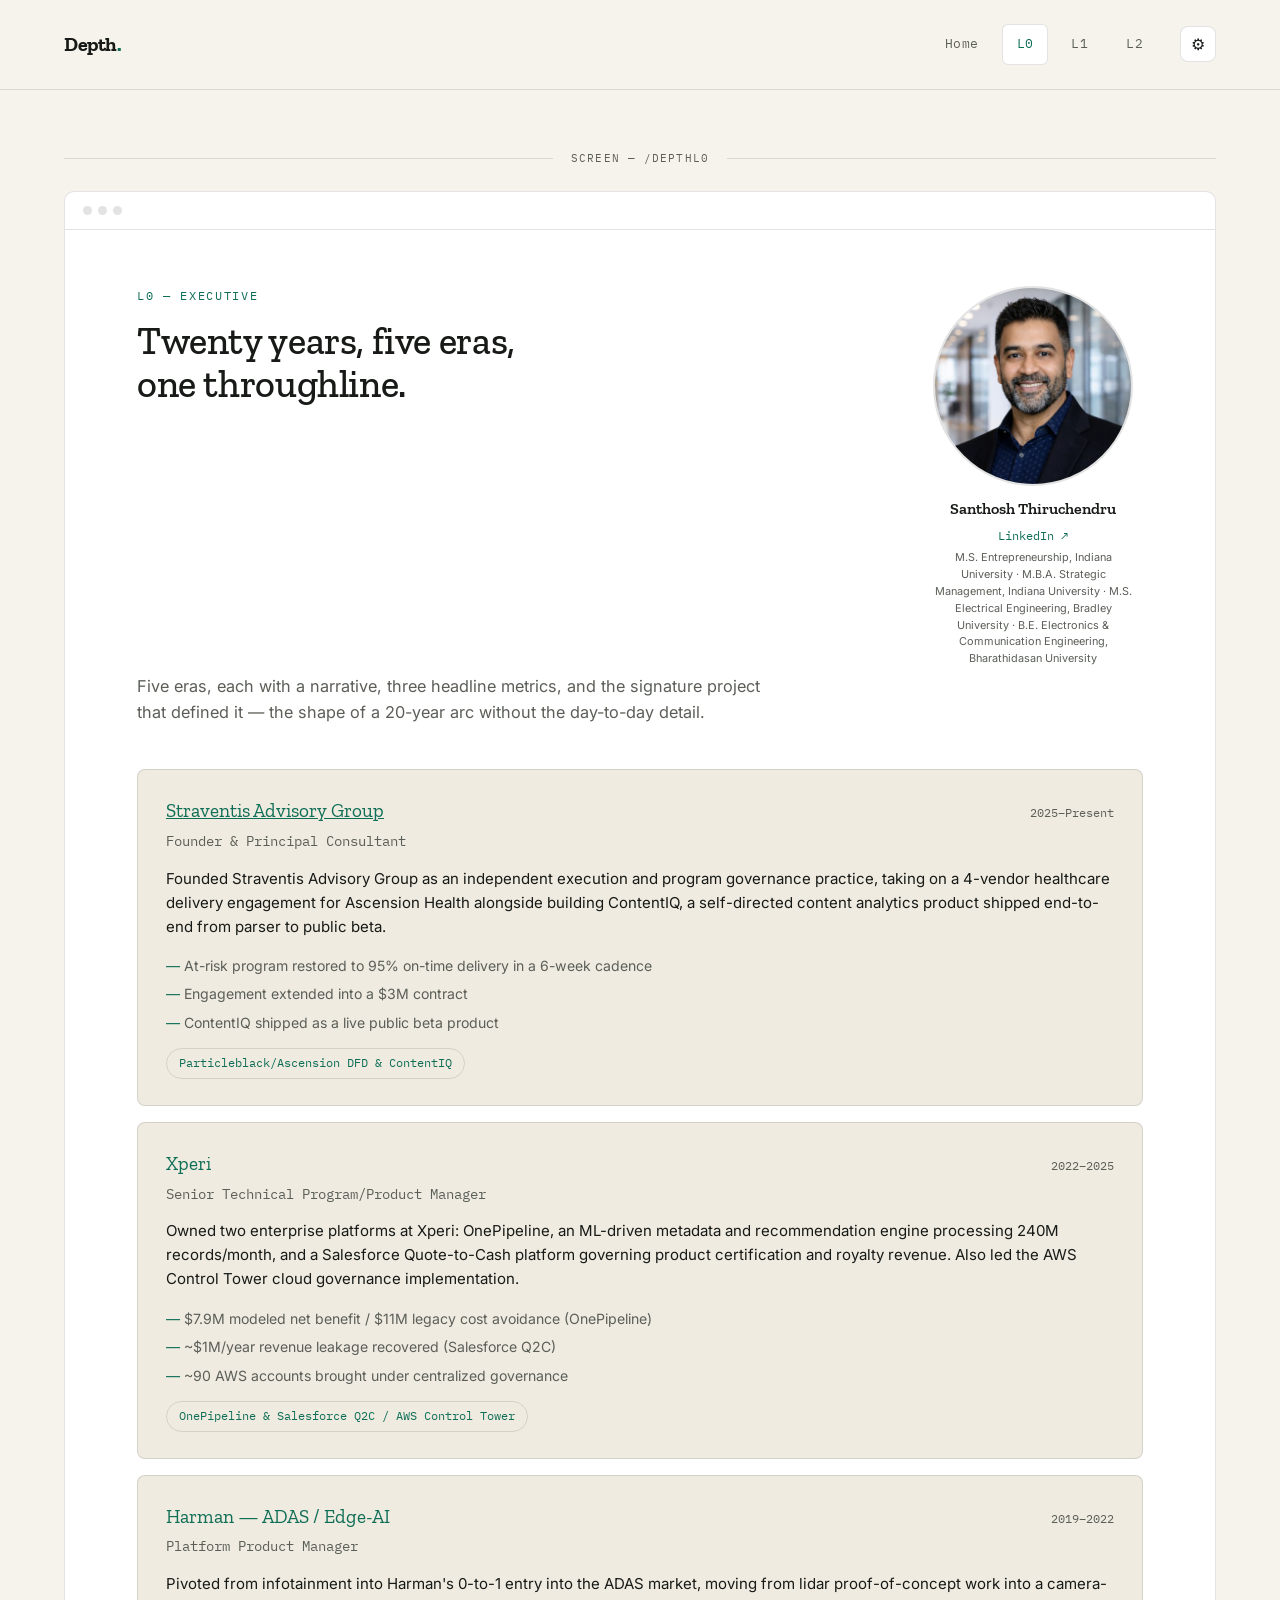
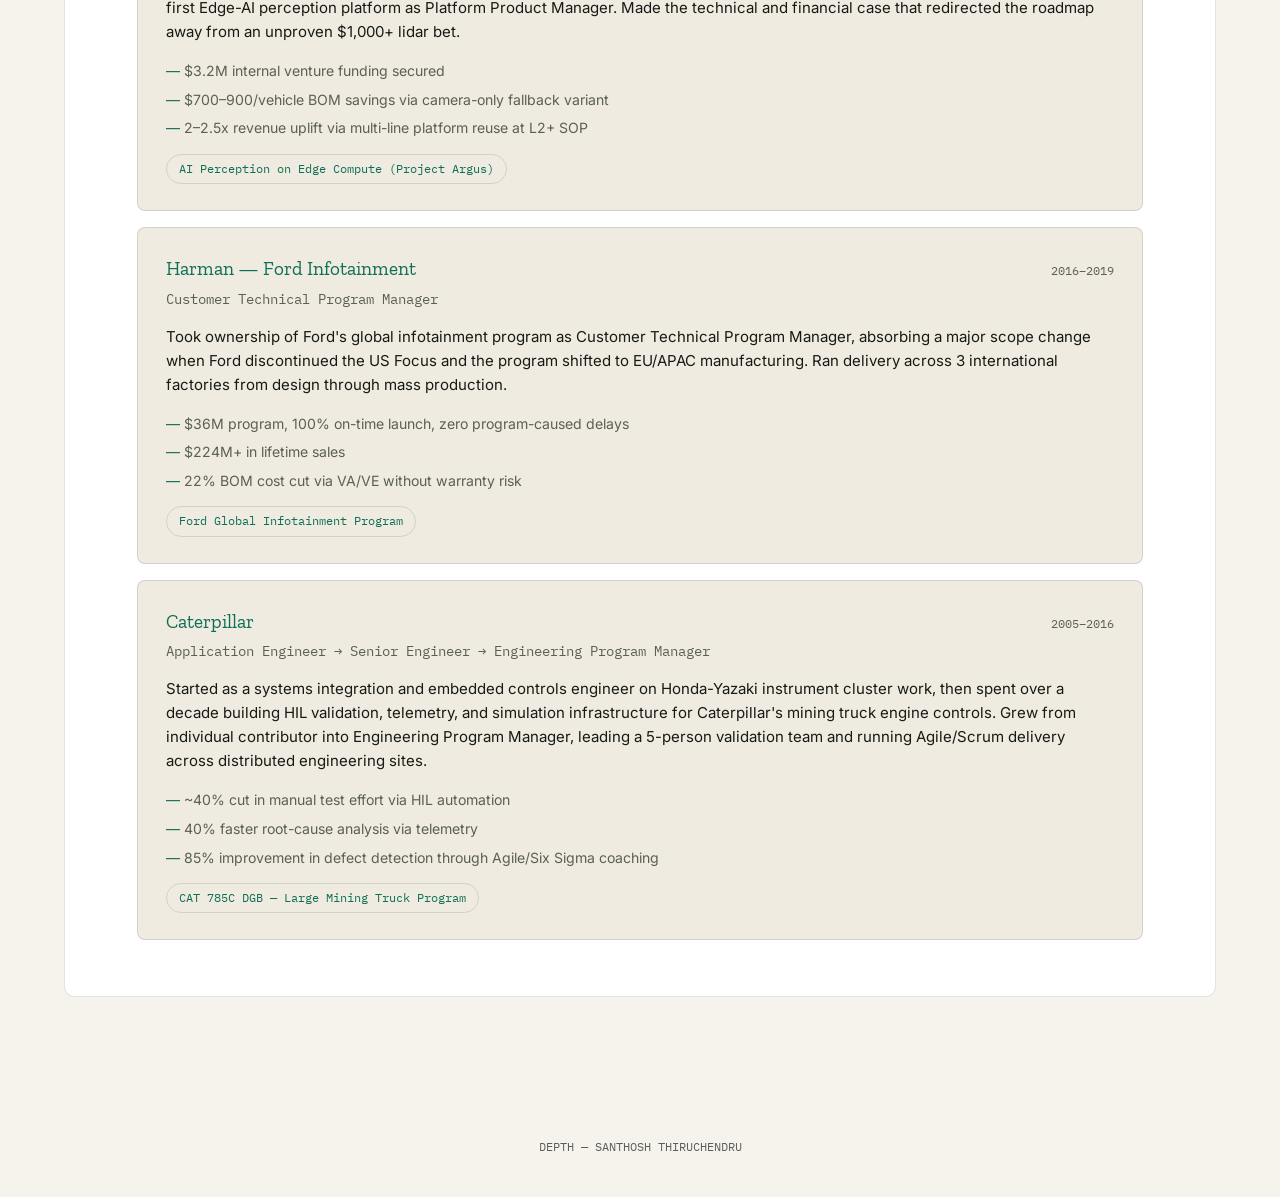
==== depthL0/index.html @ 7e1b6706 "Add certification badges and expand header with bio Introduces a certification badges system with dy" ====
<!DOCTYPE html>
<html lang="en" data-theme="teal" data-mode="dark" data-size="md" data-layout="normal" data-cb="off">
<head>
<meta charset="UTF-8">
<meta name="viewport" content="width=device-width, initial-scale=1.0">
<title>Depth — Executive view</title>
<meta name="description" content="Five career eras, the metrics that defined each, and the signature project behind them — the executive view of Santhosh Thiruchendru's career.">
<link rel="preconnect" href="https://fonts.googleapis.com">
<link rel="preconnect" href="https://fonts.gstatic.com" crossorigin>
<link href="https://fonts.googleapis.com/css2?family=Zilla+Slab:wght@400;500;600;700&family=Inter:wght@400;500;600&family=IBM+Plex+Mono:wght@400;500&display=swap" rel="stylesheet">
<link rel="stylesheet" href="/assets/css/tokens.css">
<link rel="stylesheet" href="/assets/css/reset.css">
<link rel="stylesheet" href="/assets/css/layout.css">
<link rel="stylesheet" href="/assets/css/l0.css">
</head>
<body>

<nav>
  <a class="wordmark" href="/">Depth<span>.</span></a>
  <div class="navlinks">
    <a class="tab" href="/">Home</a>
    <a class="tab" href="/depthL0/">L0</a>
    <a class="tab" href="/depthL1/">L1</a>
    <a class="tab" href="/depthL2/">L2</a>
    <button class="gearbtn" id="gearbtn" aria-label="Open display settings" aria-expanded="false">⚙</button>
  </div>
</nav>

<div class="settings" id="settingsPanel" role="dialog" aria-label="Display settings">
  <h4>Color theme</h4>
  <div class="swatchrow" role="group" aria-label="Color theme">
    <button class="swatch sw-teal" data-theme="teal" aria-label="Teal theme"></button>
    <button class="swatch sw-slate" data-theme="slate" aria-label="Slate theme"></button>
    <button class="swatch sw-amber" data-theme="amber" aria-label="Amber theme"></button>
    <button class="swatch sw-forest" data-theme="forest" aria-label="Forest theme"></button>
    <button class="swatch sw-indigo" data-theme="indigo" aria-label="Indigo theme"></button>
  </div>
  <h4>Colorblind-safe mode</h4>
  <div class="togglerow"><label for="cbToggle">Blue / orange palette</label>
    <label class="switch"><input type="checkbox" id="cbToggle"><span class="slider"></span></label></div>
  <h4>Text size</h4>
  <div class="segrow" role="group" aria-label="Text size">
    <button class="seg" data-size="sm">S</button><button class="seg" data-size="md">M</button>
    <button class="seg" data-size="lg">L</button><button class="seg" data-size="xl">XL</button>
  </div>
  <h4>Layout width</h4>
  <div class="segrow" role="group" aria-label="Layout width">
    <button class="seg" data-layout="narrow">Narrow</button>
    <button class="seg" data-layout="normal">Normal</button>
    <button class="seg" data-layout="wide">Wide</button>
  </div>
  <h4>Appearance</h4>
  <div class="segrow" role="group" aria-label="Appearance mode">
    <button class="seg" data-appear="auto">Auto</button>
    <button class="seg" data-appear="light">Light</button>
    <button class="seg" data-appear="dark">Dark</button>
  </div>
  <div class="modeStatus" id="modeStatus">Auto — checking local sunrise/sunset…</div>
</div>

<main>
<div class="divider"><div class="line"></div><div class="label">Screen — /depthL0</div><div class="line"></div></div>
<div class="screenwrap"><div class="screen">
  <div class="screen-chrome"><div class="dot"></div><div class="dot"></div><div class="dot"></div></div>
  <div class="l0inner">
    <div class="page-header">
      <div class="page-header-text">
        <div class="eyebrow">L0 — Executive</div>
        <h1>Twenty years, five eras, one throughline.</h1>
      </div>
      <div class="page-photo-wrap">
        <div class="page-photo">
          <img src="/assets/img/headshot.jpg" alt="Santhosh Thiruchendru" loading="lazy">
        </div>
        <div class="page-bio">
          <div class="bio-name">Santhosh Thiruchendru</div>
          <a class="bio-link" href="https://linkedin.com/in/s-thiru" target="_blank" rel="noopener">LinkedIn &#8599;</a>
        <div class="bio-edu">M.S. Entrepreneurship, Indiana University &middot; M.B.A. Strategic Management, Indiana University &middot; M.S. Electrical Engineering, Bradley University &middot; B.E. Electronics &amp; Communication Engineering, Bharathidasan University</div>
        </div>
      </div>
    </div>
    <p class="lede">Five eras, each with a narrative, three headline metrics, and the signature project that defined it — the shape of a 20-year arc without the day-to-day detail.</p>
    <div class="eras">
        <div class="era">
        <div class="erahead"><span class="company"><a href="https://straventis.com" target="_blank" rel="noopener">Straventis Advisory Group</a></span><span class="years">2025–Present</span></div>
        <div class="role">Founder & Principal Consultant</div>
        <p class="narrative">Founded Straventis Advisory Group as an independent execution and program governance practice, taking on a 4-vendor healthcare delivery engagement for Ascension Health alongside building ContentIQ, a self-directed content analytics product shipped end-to-end from parser to public beta.</p>
        <ul class="metrics">
          <li>At-risk program restored to 95% on-time delivery in a 6-week cadence</li>
          <li>Engagement extended into a $3M contract</li>
          <li>ContentIQ shipped as a live public beta product</li>
        </ul>
        <span class="sig">Particleblack/Ascension DFD & ContentIQ</span>
      </div>

        <div class="era">
        <div class="erahead"><span class="company">Xperi</span><span class="years">2022–2025</span></div>
        <div class="role">Senior Technical Program/Product Manager</div>
        <p class="narrative">Owned two enterprise platforms at Xperi: OnePipeline, an ML-driven metadata and recommendation engine processing 240M records/month, and a Salesforce Quote-to-Cash platform governing product certification and royalty revenue. Also led the AWS Control Tower cloud governance implementation.</p>
        <ul class="metrics">
          <li>$7.9M modeled net benefit / $11M legacy cost avoidance (OnePipeline)</li>
          <li>~$1M/year revenue leakage recovered (Salesforce Q2C)</li>
          <li>~90 AWS accounts brought under centralized governance</li>
        </ul>
        <span class="sig">OnePipeline & Salesforce Q2C / AWS Control Tower</span>
      </div>

        <div class="era">
        <div class="erahead"><span class="company">Harman — ADAS / Edge-AI</span><span class="years">2019–2022</span></div>
        <div class="role">Platform Product Manager</div>
        <p class="narrative">Pivoted from infotainment into Harman's 0-to-1 entry into the ADAS market, moving from lidar proof-of-concept work into a camera-first Edge-AI perception platform as Platform Product Manager. Made the technical and financial case that redirected the roadmap away from an unproven $1,000+ lidar bet.</p>
        <ul class="metrics">
          <li>$3.2M internal venture funding secured</li>
          <li>$700–900/vehicle BOM savings via camera-only fallback variant</li>
          <li>2–2.5x revenue uplift via multi-line platform reuse at L2+ SOP</li>
        </ul>
        <span class="sig">AI Perception on Edge Compute (Project Argus)</span>
      </div>

        <div class="era">
        <div class="erahead"><span class="company">Harman — Ford Infotainment</span><span class="years">2016–2019</span></div>
        <div class="role">Customer Technical Program Manager</div>
        <p class="narrative">Took ownership of Ford's global infotainment program as Customer Technical Program Manager, absorbing a major scope change when Ford discontinued the US Focus and the program shifted to EU/APAC manufacturing. Ran delivery across 3 international factories from design through mass production.</p>
        <ul class="metrics">
          <li>$36M program, 100% on-time launch, zero program-caused delays</li>
          <li>$224M+ in lifetime sales</li>
          <li>22% BOM cost cut via VA/VE without warranty risk</li>
        </ul>
        <span class="sig">Ford Global Infotainment Program</span>
      </div>

        <div class="era">
        <div class="erahead"><span class="company">Caterpillar</span><span class="years">2005–2016</span></div>
        <div class="role">Application Engineer → Senior Engineer → Engineering Program Manager</div>
        <p class="narrative">Started as a systems integration and embedded controls engineer on Honda-Yazaki instrument cluster work, then spent over a decade building HIL validation, telemetry, and simulation infrastructure for Caterpillar's mining truck engine controls. Grew from individual contributor into Engineering Program Manager, leading a 5-person validation team and running Agile/Scrum delivery across distributed engineering sites.</p>
        <ul class="metrics">
          <li>~40% cut in manual test effort via HIL automation</li>
          <li>40% faster root-cause analysis via telemetry</li>
          <li>85% improvement in defect detection through Agile/Six Sigma coaching</li>
        </ul>
        <span class="sig">CAT 785C DGB — Large Mining Truck Program</span>
      </div>
      </div>
  </div>
</div></div>
</main>

<div class="badges" id="badgeRow"></div>

<footer><p>DEPTH — SANTHOSH THIRUCHENDRU</p></footer>

<script src="/assets/js/theme.js"></script>
<script src="/assets/js/sun.js"></script>
<script src="/assets/js/nav.js"></script>
<script src="/assets/js/badges.js"></script>
</body>
</html>
---- assets/css/tokens.css ----
/* ===================================================================
   Depth — design tokens
   Theme = accent hue. Mode = light/dark neutrals. These compose
   independently so any theme works in either mode.
   =================================================================== */

/* ---- neutrals by mode ---- */
[data-mode="dark"]{
  --bg0:#10151A; --bg1:#1A2226; --bg2:#212B2F;
  --ink:#ECE8DE; --ink-muted:#9CA3A0; --line:rgba(236,232,222,0.12);
  --shadow: 0 8px 30px rgba(0,0,0,0.35);
}
[data-mode="light"]{
  --bg0:#F6F3EC; --bg1:#FFFFFF; --bg2:#EFEBE1;
  --ink:#171A16; --ink-muted:#5B5F58; --line:rgba(23,26,22,0.12);
  --shadow: 0 8px 24px rgba(23,26,22,0.08);
}

/* ---- accent + strata bands, by theme x mode ---- */
[data-theme="teal"][data-mode="dark"]{ --accent:#22A47E; --coral:#D9673C; --band1:#1B3C33; --band2:#1F5B49; --band3:#26805F; }
[data-theme="teal"][data-mode="light"]{ --accent:#0F6E56; --coral:#B84E27; --band1:#DCEFE8; --band2:#BFE3D5; --band3:#9CD4BC; }

[data-theme="slate"][data-mode="dark"]{ --accent:#6C9BD1; --coral:#D9673C; --band1:#1E2C3A; --band2:#26405A; --band3:#2E5A82; }
[data-theme="slate"][data-mode="light"]{ --accent:#2F5C91; --coral:#B84E27; --band1:#DCE6F2; --band2:#C0D4EC; --band3:#9EBFE3; }

[data-theme="amber"][data-mode="dark"]{ --accent:#D99A3C; --coral:#B14EDA; --band1:#3A2E1B; --band2:#5A461F; --band3:#826023; }
[data-theme="amber"][data-mode="light"]{ --accent:#A9660F; --coral:#8E3AB8; --band1:#F2E6D2; --band2:#ECD5A6; --band3:#E3BE72; }

[data-theme="forest"][data-mode="dark"]{ --accent:#5FA35A; --coral:#D9673C; --band1:#1E331B; --band2:#2C4E27; --band3:#3C6E34; }
[data-theme="forest"][data-mode="light"]{ --accent:#2E5F2C; --coral:#B84E27; --band1:#E1EEDF; --band2:#C6E1C2; --band3:#A5D19E; }

[data-theme="indigo"][data-mode="dark"]{ --accent:#8B7FD1; --coral:#D99A3C; --band1:#251E3A; --band2:#332B57; --band3:#453A7D; }
[data-theme="indigo"][data-mode="light"]{ --accent:#5A4CA0; --coral:#A9660F; --band1:#E7E3F5; --band2:#D2C9ED; --band3:#B7A8E1; }

/* ---- colorblind-safe override (fixed blue / orange, layers on top of any theme) ---- */
[data-cb="on"][data-mode="dark"]{ --accent:#4C93FF; --coral:#F5A524; }
[data-cb="on"][data-mode="light"]{ --accent:#1D5FD1; --coral:#B36B00; }

/* ---- text size ---- */
[data-size="sm"]{ --fs:14.5px; }
[data-size="md"]{ --fs:16px; }
[data-size="lg"]{ --fs:18px; }
[data-size="xl"]{ --fs:20.5px; }

/* ---- layout width ---- */
[data-layout="narrow"]{ --cw:720px; }
[data-layout="normal"]{ --cw:1080px; }
[data-layout="wide"]{ --cw:1320px; }
---- assets/css/layout.css ----
/* ---------- NAV ---------- */
nav{
  display:flex; justify-content:space-between; align-items:center; padding:24px 64px;
  border-bottom:1px solid var(--line); position:sticky; top:0;
  background:color-mix(in srgb, var(--bg0) 90%, transparent); backdrop-filter:blur(6px); z-index:20;
}
.wordmark{ font-family:'Zilla Slab', serif; font-size:1.25rem; font-weight:700; letter-spacing:-0.02em; text-decoration:none; }
.wordmark span{ color:var(--accent); }
.navlinks{ display:flex; gap:8px; align-items:center; }
.navlinks a.tab{
  font-family:'IBM Plex Mono', monospace; font-size:0.8125rem; letter-spacing:0.03em; color:var(--ink-muted);
  text-decoration:none; padding:9px 14px; border-radius:6px; border:1px solid transparent;
}
.navlinks a.tab[aria-current="true"]{ background:var(--bg1); color:var(--accent); border-color:var(--line); }
.gearbtn{ background:var(--bg1); border:1px solid var(--line); color:var(--ink); width:36px; height:36px; border-radius:8px; cursor:pointer; font-size:1rem; margin-left:14px; }

/* ---------- settings panel ---------- */
.settings{
  position:fixed; top:74px; right:64px; width:300px; background:var(--bg1); border:1px solid var(--line);
  border-radius:12px; padding:20px; box-shadow:var(--shadow); z-index:30; display:none;
}
.settings.open{ display:block; }
.settings h4{ font-family:'IBM Plex Mono',monospace; font-size:0.7rem; letter-spacing:0.1em; text-transform:uppercase; color:var(--ink-muted); margin:14px 0 8px; }
.settings h4:first-child{ margin-top:0; }
.swatchrow{ display:flex; gap:8px; flex-wrap:wrap; }
.swatch{ width:28px; height:28px; border-radius:50%; border:2px solid transparent; cursor:pointer; padding:0; }
.swatch[aria-pressed="true"]{ border-color:var(--ink); }
.sw-teal{background:#22A47E;} .sw-slate{background:#6C9BD1;} .sw-amber{background:#D99A3C;} .sw-forest{background:#5FA35A;} .sw-indigo{background:#8B7FD1;}
.segrow{ display:flex; gap:6px; }
.seg{ flex:1; font-family:'IBM Plex Mono',monospace; font-size:0.72rem; padding:7px 4px; border-radius:6px; border:1px solid var(--line); background:var(--bg2); color:var(--ink-muted); cursor:pointer; }
.seg[aria-pressed="true"]{ background:var(--accent); color:var(--bg0); border-color:var(--accent); }
.togglerow{ display:flex; align-items:center; justify-content:space-between; }
.togglerow label{ font-size:0.85rem; }
.modeStatus{ font-family:'IBM Plex Mono',monospace; font-size:0.68rem; color:var(--ink-muted); margin-top:8px; line-height:1.5; }
.switch{ position:relative; width:38px; height:22px; }
.switch input{ opacity:0; width:0; height:0; }
.slider{ position:absolute; inset:0; background:var(--bg2); border:1px solid var(--line); border-radius:22px; cursor:pointer; transition:.2s; }
.slider::before{ content:""; position:absolute; width:16px; height:16px; left:2px; top:2px; background:var(--ink-muted); border-radius:50%; transition:.2s; }
input:checked + .slider{ background:var(--accent); }
input:checked + .slider::before{ transform:translateX(16px); background:var(--bg0); }

/* ---------- shared "screen" wrapper used by L0 / L1 / L2 ---------- */
.divider{ display:flex; align-items:center; gap:18px; padding:0 64px; max-width:1280px; margin:60px auto 0; }
.divider .line{ flex:1; height:1px; background:var(--line); }
.divider .label{ font-family:'IBM Plex Mono', monospace; font-size:0.6875rem; color:var(--ink-muted); letter-spacing:0.1em; text-transform:uppercase; }
.screenwrap{ padding:24px 64px 100px; max-width:1280px; margin:0 auto; }
.screen{ background:var(--bg1); border:1px solid var(--line); border-radius:10px; overflow:hidden; }
.screen-chrome{ display:flex; gap:6px; padding:14px 18px; border-bottom:1px solid var(--line); }
.dot{ width:9px; height:9px; border-radius:50%; background:var(--line); }

footer{ text-align:center; padding:40px; color:var(--ink-muted); font-size:0.75rem; font-family:'IBM Plex Mono',monospace; }

/* ---------- shared photo header, used on home / L0 / L1 / L2 ---------- */
.page-header{ display:flex; justify-content:space-between; align-items:flex-start; gap:32px; margin-bottom:6px; }
.page-header-text{ flex:1; min-width:0; }
.page-photo-wrap{ flex-shrink:0; width:220px; display:flex; flex-direction:column; align-items:center; text-align:center; gap:10px; }
.page-photo{ width:200px; height:200px; border-radius:50%; overflow:hidden; border:2px solid var(--line); }
.page-photo svg, .page-photo img{ display:block; width:100%; height:100%; object-fit:cover; }
.page-bio{ display:flex; flex-direction:column; align-items:center; gap:4px; }
.bio-name{ font-family:'Zilla Slab',serif; font-weight:600; font-size:1rem; color:var(--ink); }
.bio-link{ font-family:'IBM Plex Mono',monospace; font-size:0.75rem; color:var(--accent); text-decoration:none; }
.bio-link:hover{ text-decoration:underline; }
.bio-edu{ font-size:0.68rem; line-height:1.55; color:var(--ink-muted); max-width:210px; }

/* ---------- certification badges, shown above the footer on every page ---------- */
.badges{ display:flex; flex-wrap:wrap; justify-content:center; align-items:center; gap:28px; padding:36px 24px; border-top:1px solid var(--line); }
.badges img{ height:64px; width:auto; opacity:0.88; transition:opacity .2s ease; }
.badges img:hover{ opacity:1; }
.badges:empty{ display:none; }

@media (max-width:900px){
  nav{ padding:18px 24px; }
  .divider,.screenwrap{ padding-left:24px; padding-right:24px; }
  .settings{ right:20px; left:20px; width:auto; }
  .page-header{ flex-direction:column-reverse; align-items:center; gap:20px; }
  .page-photo-wrap{ width:auto; }
  .page-photo{ width:140px; height:140px; }
  .badges{ gap:20px; padding:28px 20px; }
  .badges img{ height:52px; }
}
---- assets/css/l0.css ----
.l0inner{ padding:56px 72px; }
.l0inner h1{ font-size:2.4rem; line-height:1.14; margin:14px 0 20px; max-width:18ch; }
.l0inner .lede{ font-size:1.02rem; color:var(--ink-muted); max-width:64ch; margin-bottom:44px; }
.eras{ display:flex; flex-direction:column; gap:16px; }
.era{ background:var(--bg2); border:1px solid var(--line); border-radius:8px; padding:26px 28px; }
.era .erahead{ display:flex; justify-content:space-between; align-items:baseline; flex-wrap:wrap; gap:8px; margin-bottom:4px; }
.era .company{ font-family:'Zilla Slab',serif; font-size:1.2rem; color:var(--accent); }
.era .years{ font-family:'IBM Plex Mono',monospace; font-size:0.75rem; color:var(--ink-muted); }
.era .role{ font-size:0.85rem; color:var(--ink-muted); font-family:'IBM Plex Mono',monospace; margin-bottom:14px; }
.era .narrative{ font-size:0.94rem; line-height:1.6; margin-bottom:16px; }
.era .metrics{ list-style:none; margin-bottom:14px; }
.era .metrics li{ font-size:0.88rem; padding-left:18px; position:relative; margin-bottom:6px; color:var(--ink-muted); }
.era .metrics li::before{ content:"—"; position:absolute; left:0; color:var(--accent); }
.era .sig{ display:inline-block; font-family:'IBM Plex Mono',monospace; font-size:0.72rem; color:var(--accent); border:1px solid var(--line); padding:5px 12px; border-radius:20px; }
@media (max-width:900px){ .l0inner{ padding:36px 24px; } .era{ padding:20px; } }
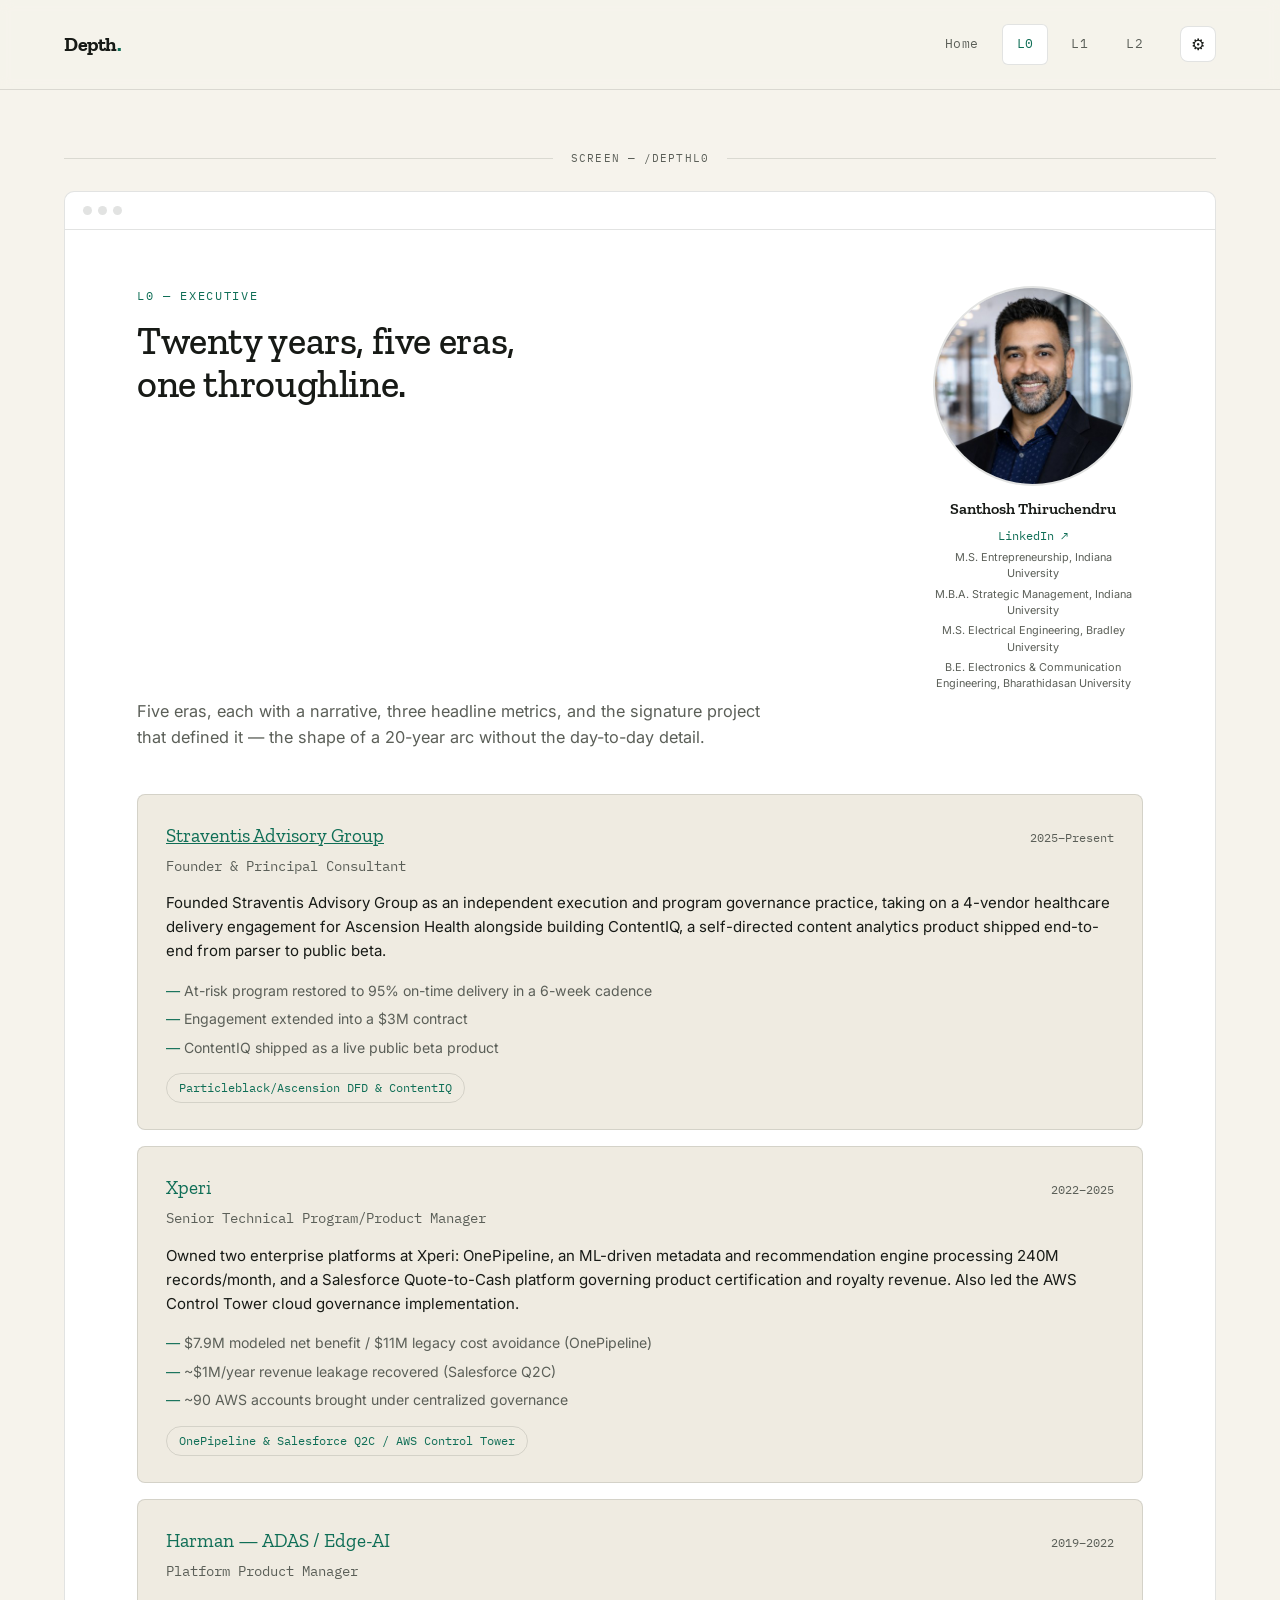
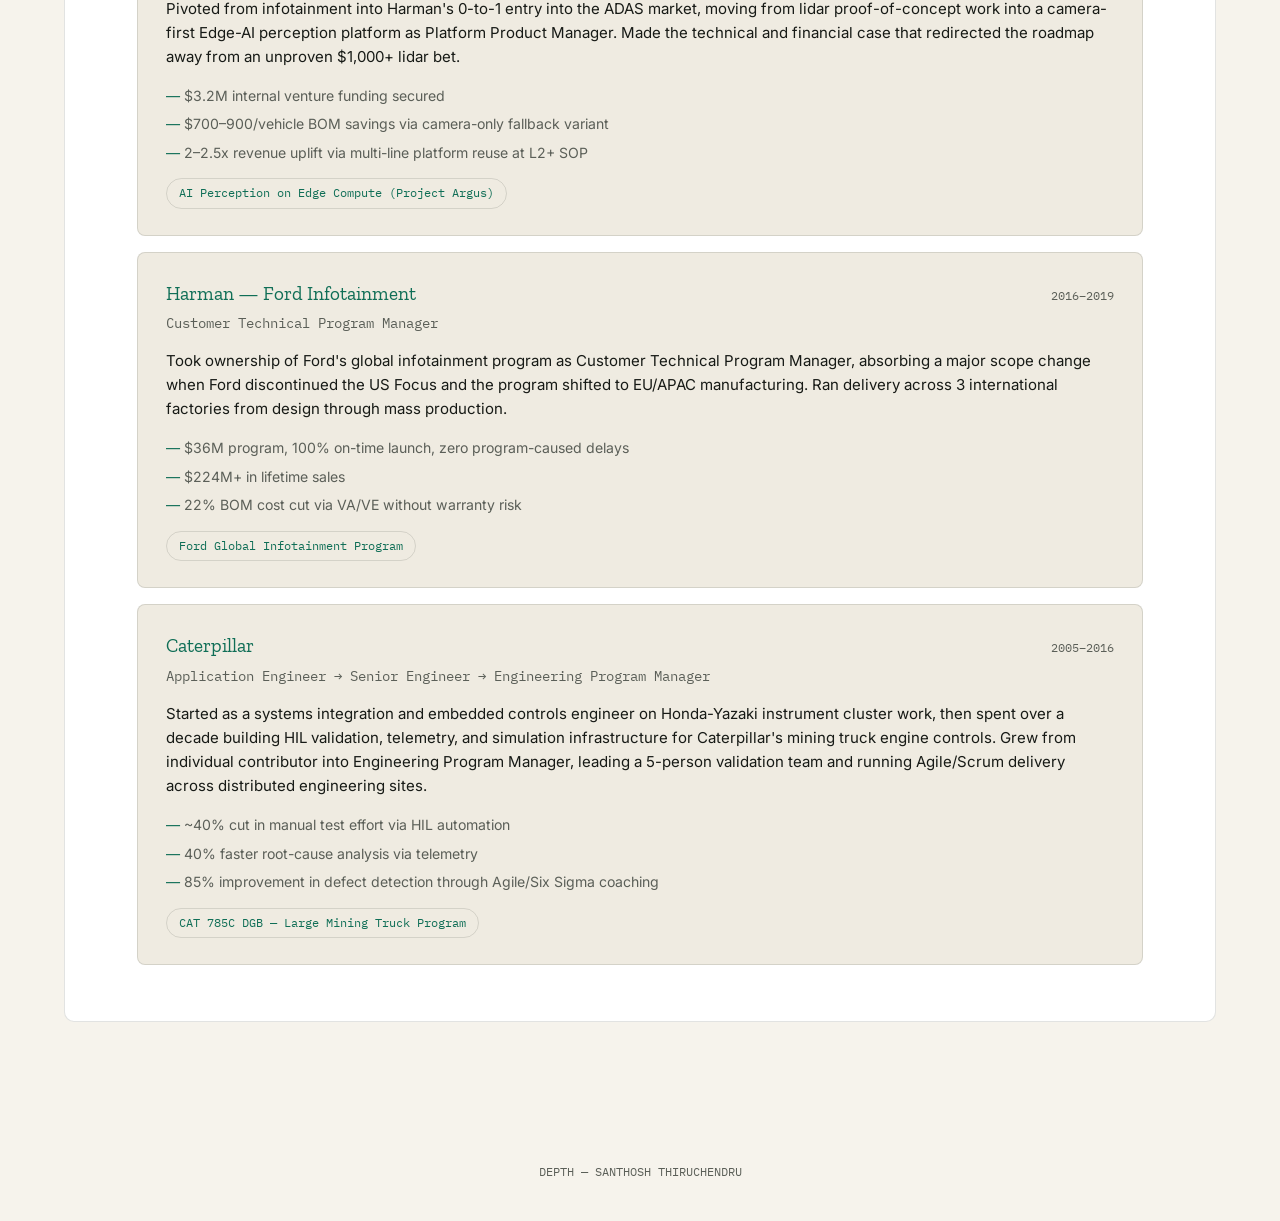
==== commit a9bf9c8c: "Add certification badges and improve education layout Added 15 certification badge assets (PDFs and " ====
--- a/depthL0/index.html
+++ b/depthL0/index.html
@@ -75,7 +75,12 @@
         <div class="page-bio">
           <div class="bio-name">Santhosh Thiruchendru</div>
           <a class="bio-link" href="https://linkedin.com/in/s-thiru" target="_blank" rel="noopener">LinkedIn &#8599;</a>
-        <div class="bio-edu">M.S. Entrepreneurship, Indiana University &middot; M.B.A. Strategic Management, Indiana University &middot; M.S. Electrical Engineering, Bradley University &middot; B.E. Electronics &amp; Communication Engineering, Bharathidasan University</div>
+        <div class="bio-edu">
+            <div class="bio-edu-item">M.S. Entrepreneurship, Indiana University</div>
+            <div class="bio-edu-item">M.B.A. Strategic Management, Indiana University</div>
+            <div class="bio-edu-item">M.S. Electrical Engineering, Bradley University</div>
+            <div class="bio-edu-item">B.E. Electronics &amp; Communication Engineering, Bharathidasan University</div>
+          </div>
         </div>
       </div>
     </div>
--- a/assets/css/layout.css
+++ b/assets/css/layout.css
@@ -60,11 +60,13 @@
 .bio-name{ font-family:'Zilla Slab',serif; font-weight:600; font-size:1rem; color:var(--ink); }
 .bio-link{ font-family:'IBM Plex Mono',monospace; font-size:0.75rem; color:var(--accent); text-decoration:none; }
 .bio-link:hover{ text-decoration:underline; }
-.bio-edu{ font-size:0.68rem; line-height:1.55; color:var(--ink-muted); max-width:210px; }
+.bio-edu{ font-size:0.68rem; line-height:1.5; color:var(--ink-muted); max-width:210px; }
+.bio-edu-item{ margin-bottom:4px; }
+.bio-edu-item:last-child{ margin-bottom:0; }
 
 /* ---------- certification badges, shown above the footer on every page ---------- */
 .badges{ display:flex; flex-wrap:wrap; justify-content:center; align-items:center; gap:28px; padding:36px 24px; border-top:1px solid var(--line); }
-.badges img{ height:64px; width:auto; opacity:0.88; transition:opacity .2s ease; }
+.badges img{ height:80px; width:auto; opacity:0.88; transition:opacity .2s ease; }
 .badges img:hover{ opacity:1; }
 .badges:empty{ display:none; }
 
@@ -76,5 +78,5 @@
   .page-photo-wrap{ width:auto; }
   .page-photo{ width:140px; height:140px; }
   .badges{ gap:20px; padding:28px 20px; }
-  .badges img{ height:52px; }
+  .badges img{ height:64px; }
 }
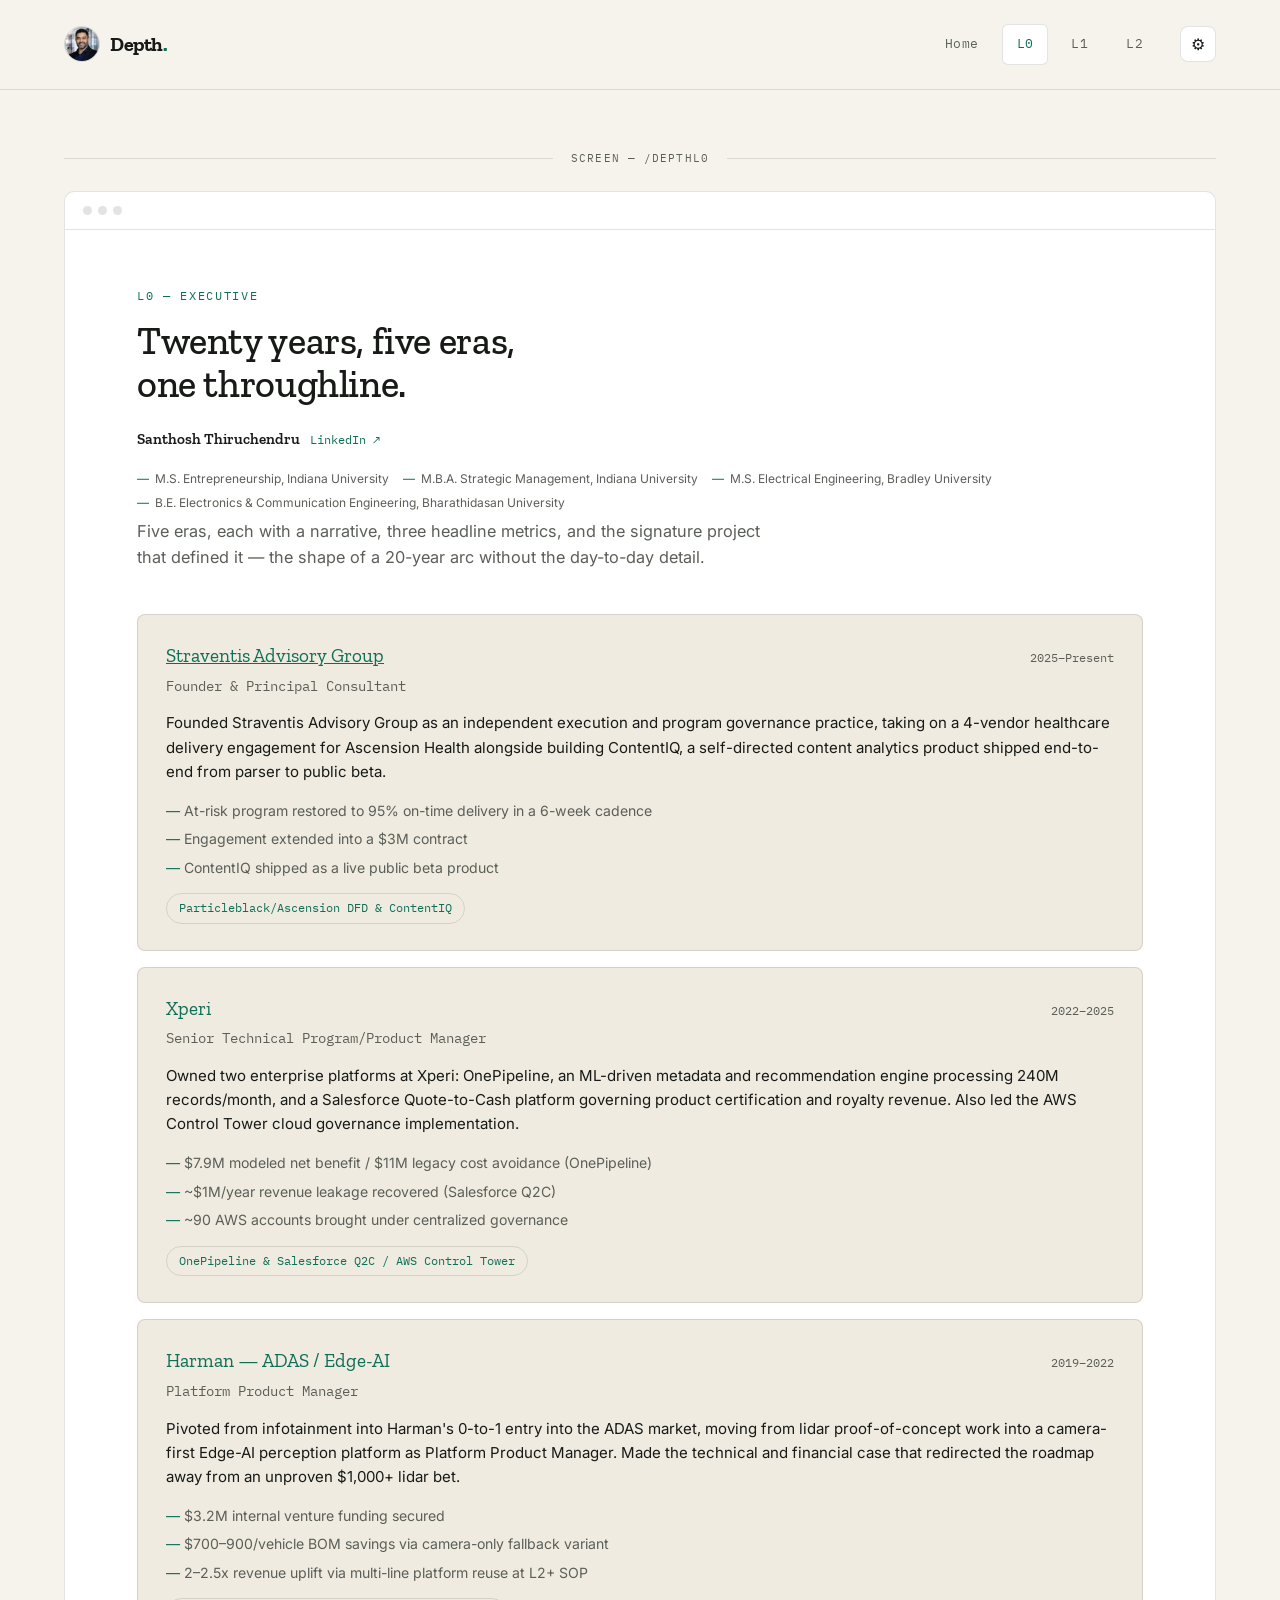
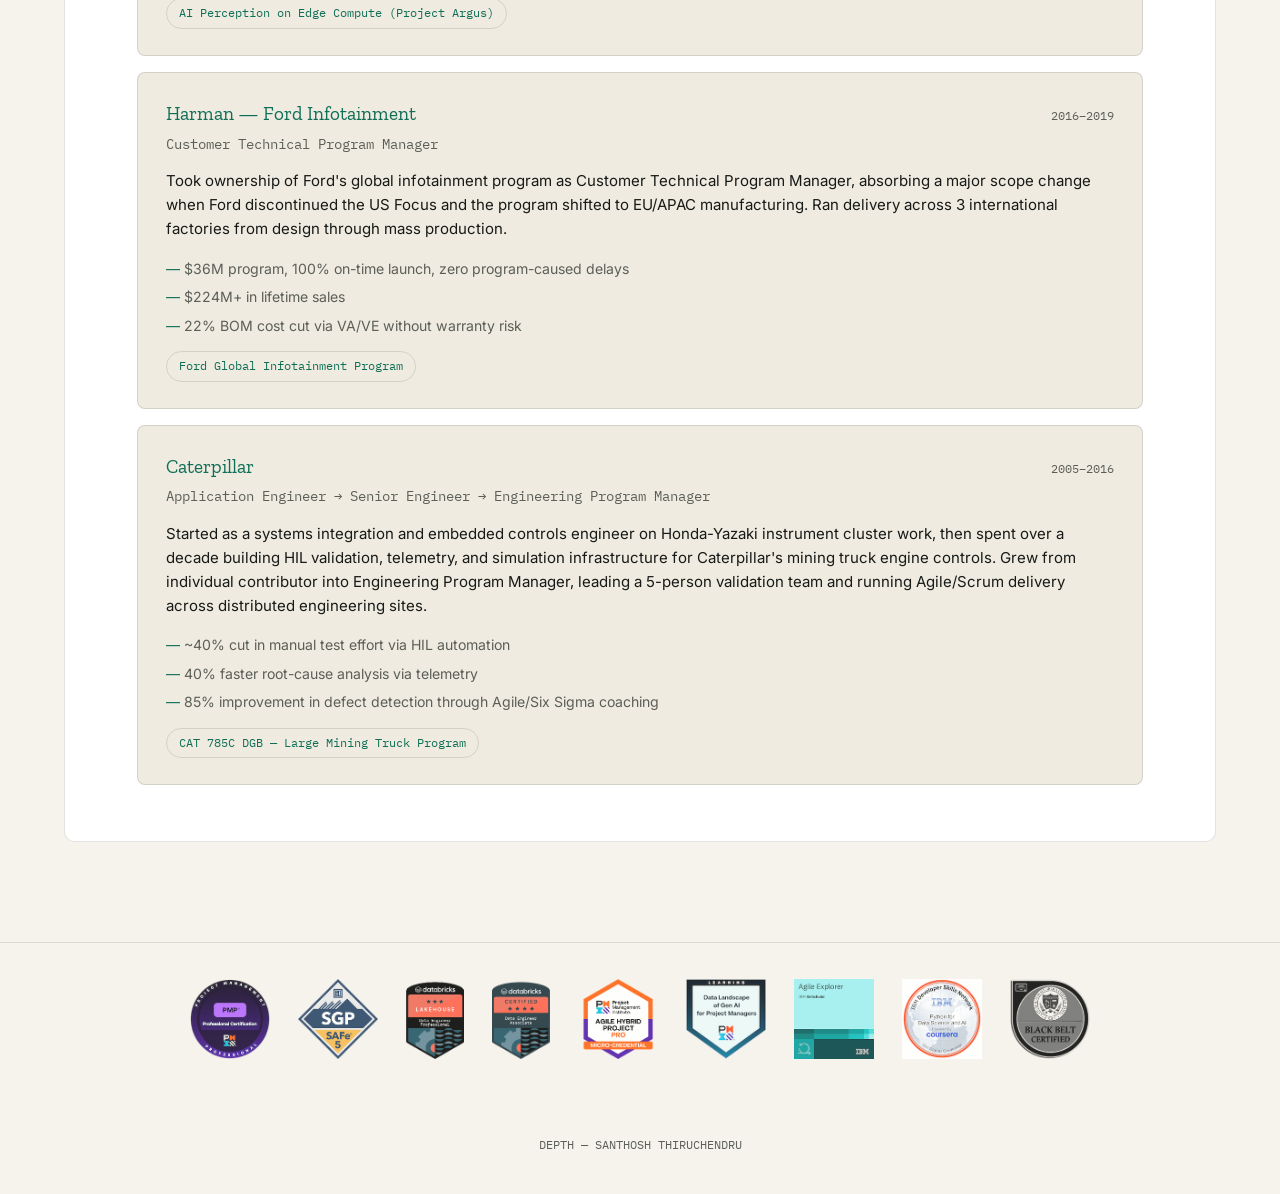
==== commit 84e05c52: "Move profile photo to navbar, inline bio section Refactor layout structure: moved profile photo from" ====
--- a/depthL0/index.html
+++ b/depthL0/index.html
@@ -16,7 +16,7 @@
 <body>
 
 <nav>
-  <a class="wordmark" href="/">Depth<span>.</span></a>
+  <a class="navbrand" href="/"><span class="navphoto"><img src="/assets/img/headshot.jpg" alt=""></span><span class="wordmark">Depth<span>.</span></span></a>
   <div class="navlinks">
     <a class="tab" href="/">Home</a>
     <a class="tab" href="/depthL0/">L0</a>
@@ -68,21 +68,16 @@
         <div class="eyebrow">L0 — Executive</div>
         <h1>Twenty years, five eras, one throughline.</h1>
       </div>
-      <div class="page-photo-wrap">
-        <div class="page-photo">
-          <img src="/assets/img/headshot.jpg" alt="Santhosh Thiruchendru" loading="lazy">
+        <div class="page-bio-inline">
+          <span class="bio-name">Santhosh Thiruchendru</span>
+          <a class="bio-link" href="https://linkedin.com/in/s-thiru" target="_blank" rel="noopener">LinkedIn &#8599;</a>
         </div>
-        <div class="page-bio">
-          <div class="bio-name">Santhosh Thiruchendru</div>
-          <a class="bio-link" href="https://linkedin.com/in/s-thiru" target="_blank" rel="noopener">LinkedIn &#8599;</a>
         <div class="bio-edu">
-            <div class="bio-edu-item">M.S. Entrepreneurship, Indiana University</div>
-            <div class="bio-edu-item">M.B.A. Strategic Management, Indiana University</div>
-            <div class="bio-edu-item">M.S. Electrical Engineering, Bradley University</div>
-            <div class="bio-edu-item">B.E. Electronics &amp; Communication Engineering, Bharathidasan University</div>
-          </div>
+          <span class="bio-edu-item">M.S. Entrepreneurship, Indiana University</span>
+          <span class="bio-edu-item">M.B.A. Strategic Management, Indiana University</span>
+          <span class="bio-edu-item">M.S. Electrical Engineering, Bradley University</span>
+          <span class="bio-edu-item">B.E. Electronics &amp; Communication Engineering, Bharathidasan University</span>
         </div>
-      </div>
     </div>
     <p class="lede">Five eras, each with a narrative, three headline metrics, and the signature project that defined it — the shape of a 20-year arc without the day-to-day detail.</p>
     <div class="eras">
--- a/assets/css/layout.css
+++ b/assets/css/layout.css
@@ -4,7 +4,10 @@
   border-bottom:1px solid var(--line); position:sticky; top:0;
   background:color-mix(in srgb, var(--bg0) 90%, transparent); backdrop-filter:blur(6px); z-index:20;
 }
-.wordmark{ font-family:'Zilla Slab', serif; font-size:1.25rem; font-weight:700; letter-spacing:-0.02em; text-decoration:none; }
+.navbrand{ display:flex; align-items:center; gap:10px; text-decoration:none; }
+.navbrand .navphoto{ width:36px; height:36px; border-radius:50%; overflow:hidden; border:1.5px solid var(--line); flex-shrink:0; }
+.navbrand .navphoto img{ display:block; width:100%; height:100%; object-fit:cover; }
+.wordmark{ font-family:'Zilla Slab', serif; font-size:1.25rem; font-weight:700; letter-spacing:-0.02em; }
 .wordmark span{ color:var(--accent); }
 .navlinks{ display:flex; gap:8px; align-items:center; }
 .navlinks a.tab{
@@ -51,18 +54,15 @@
 footer{ text-align:center; padding:40px; color:var(--ink-muted); font-size:0.75rem; font-family:'IBM Plex Mono',monospace; }
 
 /* ---------- shared photo header, used on home / L0 / L1 / L2 ---------- */
-.page-header{ display:flex; justify-content:space-between; align-items:flex-start; gap:32px; margin-bottom:6px; }
-.page-header-text{ flex:1; min-width:0; }
-.page-photo-wrap{ flex-shrink:0; width:220px; display:flex; flex-direction:column; align-items:center; text-align:center; gap:10px; }
-.page-photo{ width:200px; height:200px; border-radius:50%; overflow:hidden; border:2px solid var(--line); }
-.page-photo svg, .page-photo img{ display:block; width:100%; height:100%; object-fit:cover; }
-.page-bio{ display:flex; flex-direction:column; align-items:center; gap:4px; }
-.bio-name{ font-family:'Zilla Slab',serif; font-weight:600; font-size:1rem; color:var(--ink); }
+.page-header{ margin-bottom:6px; }
+.page-header-text{ min-width:0; }
+.page-bio-inline{ display:flex; align-items:baseline; flex-wrap:wrap; gap:10px; margin:10px 0 18px; }
+.bio-name{ font-family:'Zilla Slab',serif; font-weight:600; font-size:0.95rem; color:var(--ink); }
 .bio-link{ font-family:'IBM Plex Mono',monospace; font-size:0.75rem; color:var(--accent); text-decoration:none; }
 .bio-link:hover{ text-decoration:underline; }
-.bio-edu{ font-size:0.68rem; line-height:1.5; color:var(--ink-muted); max-width:210px; }
-.bio-edu-item{ margin-bottom:4px; }
-.bio-edu-item:last-child{ margin-bottom:0; }
+.bio-edu{ display:flex; flex-wrap:wrap; gap:4px 14px; font-size:0.75rem; color:var(--ink-muted); width:100%; margin-top:2px; }
+.bio-edu-item{ white-space:nowrap; }
+.bio-edu-item::before{ content:"—"; margin-right:6px; color:var(--accent); }
 
 /* ---------- certification badges, shown above the footer on every page ---------- */
 .badges{ display:flex; flex-wrap:wrap; justify-content:center; align-items:center; gap:28px; padding:36px 24px; border-top:1px solid var(--line); }
@@ -74,9 +74,8 @@
   nav{ padding:18px 24px; }
   .divider,.screenwrap{ padding-left:24px; padding-right:24px; }
   .settings{ right:20px; left:20px; width:auto; }
-  .page-header{ flex-direction:column-reverse; align-items:center; gap:20px; }
-  .page-photo-wrap{ width:auto; }
-  .page-photo{ width:140px; height:140px; }
+  .bio-edu{ gap:2px; }
+  .bio-edu-item{ white-space:normal; }
   .badges{ gap:20px; padding:28px 20px; }
   .badges img{ height:64px; }
 }
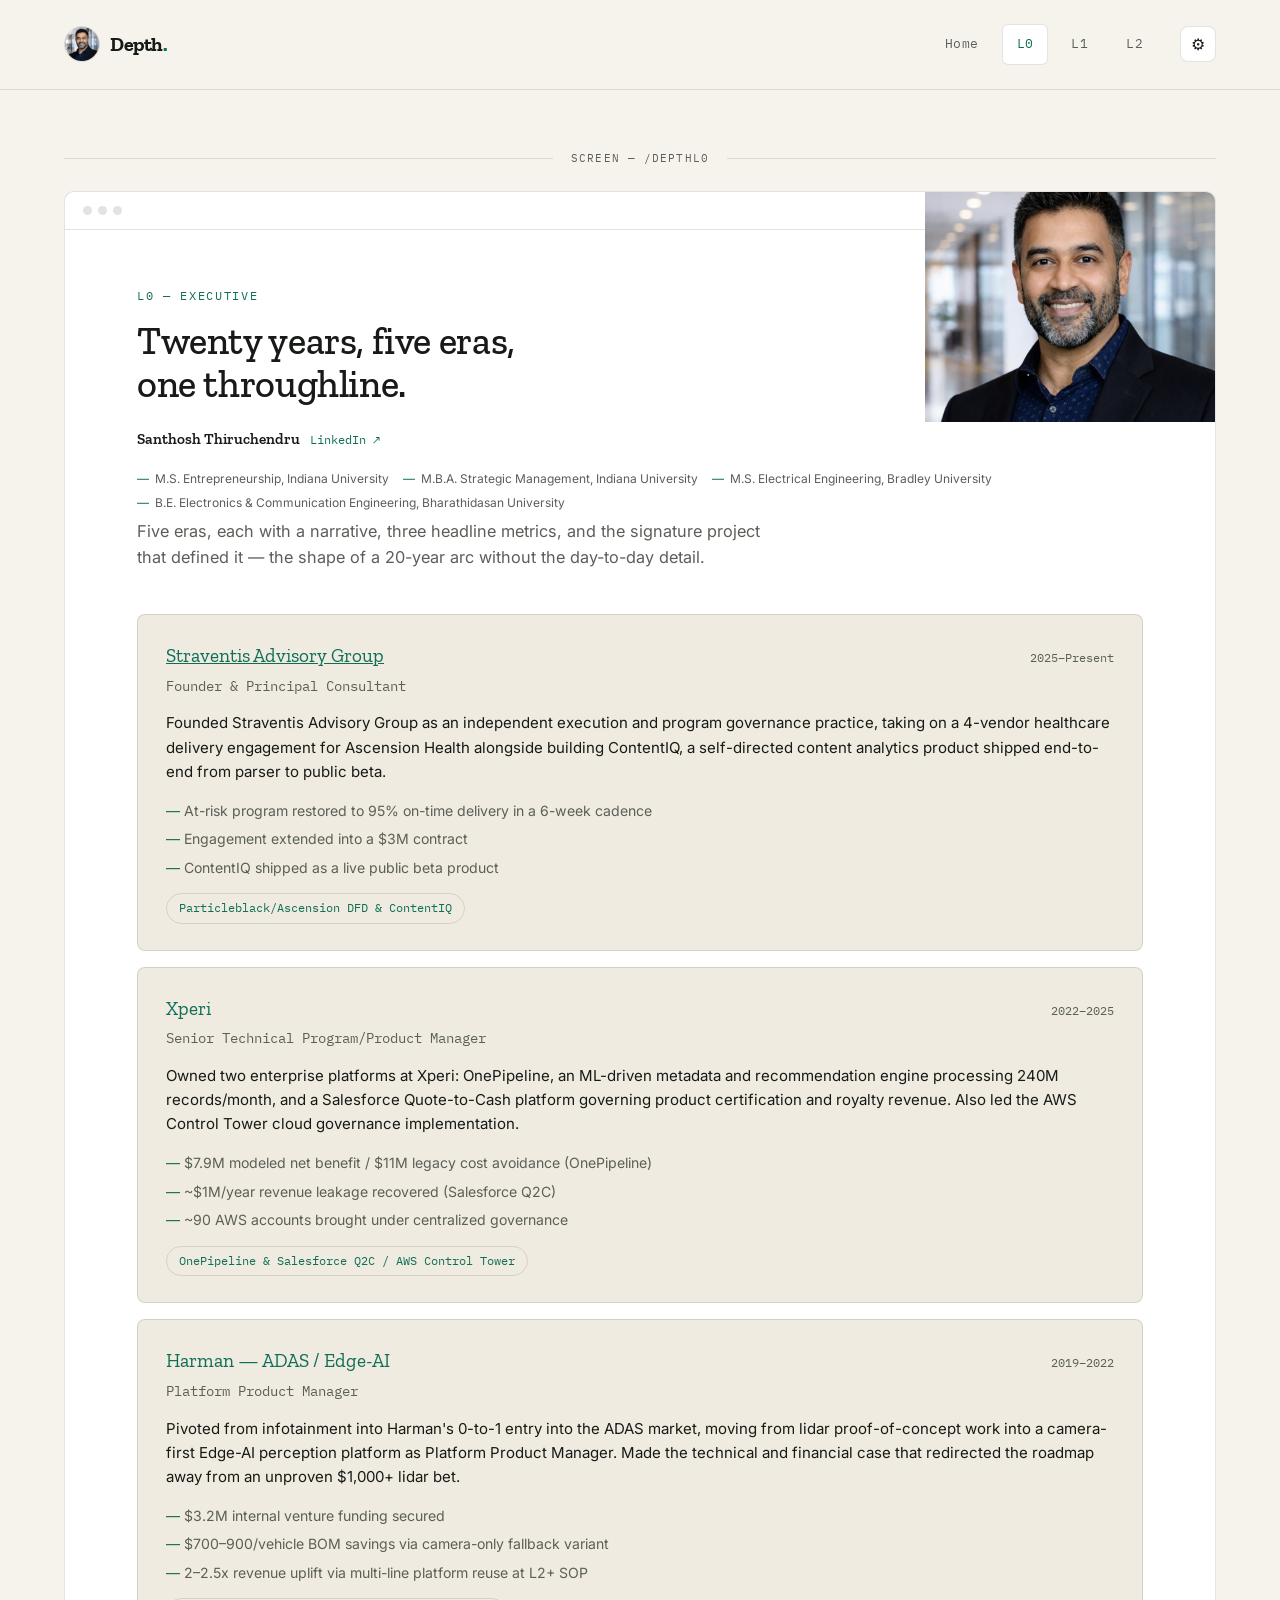
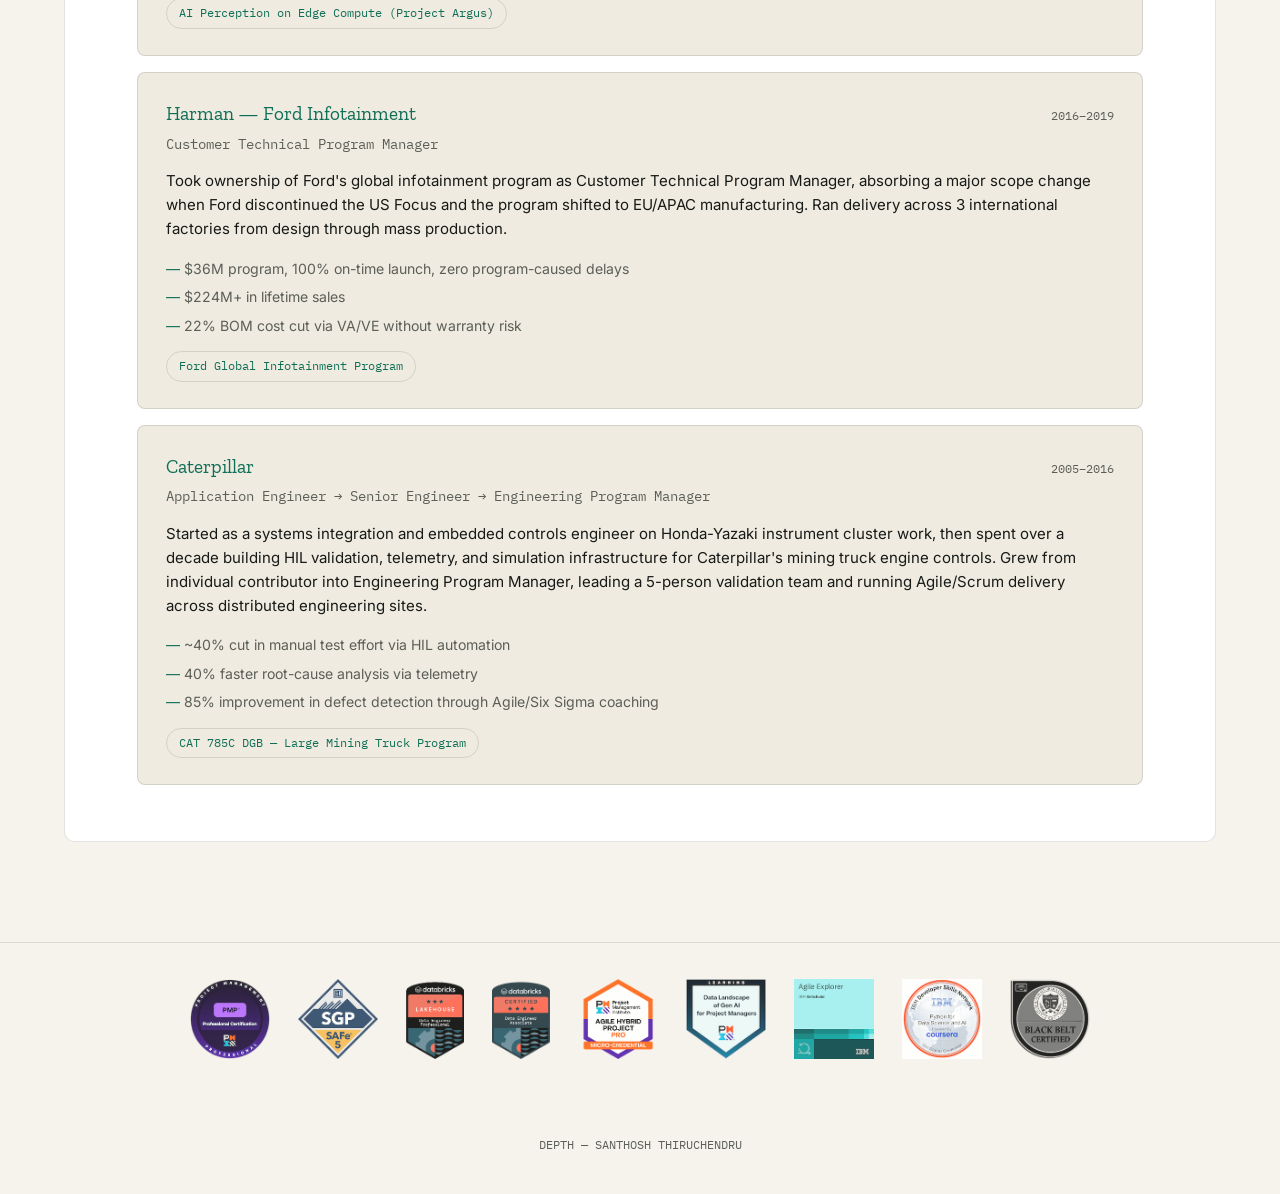
==== commit 874e317f: "Add headshot photo to screen containers Add a decorative headshot image positioned in the top-right " ====
--- a/depthL0/index.html
+++ b/depthL0/index.html
@@ -61,7 +61,8 @@
 <main>
 <div class="divider"><div class="line"></div><div class="label">Screen — /depthL0</div><div class="line"></div></div>
 <div class="screenwrap"><div class="screen">
-  <div class="screen-chrome"><div class="dot"></div><div class="dot"></div><div class="dot"></div></div>
+  <div class="screen-photo"><img src="/assets/img/headshot.jpg" alt=""></div>
+    <div class="screen-chrome"><div class="dot"></div><div class="dot"></div><div class="dot"></div></div>
   <div class="l0inner">
     <div class="page-header">
       <div class="page-header-text">
--- a/assets/css/layout.css
+++ b/assets/css/layout.css
@@ -47,7 +47,10 @@
 .divider .line{ flex:1; height:1px; background:var(--line); }
 .divider .label{ font-family:'IBM Plex Mono', monospace; font-size:0.6875rem; color:var(--ink-muted); letter-spacing:0.1em; text-transform:uppercase; }
 .screenwrap{ padding:24px 64px 100px; max-width:1280px; margin:0 auto; }
-.screen{ background:var(--bg1); border:1px solid var(--line); border-radius:10px; overflow:hidden; }
+.screen{ background:var(--bg1); border:1px solid var(--line); border-radius:10px; overflow:hidden; position:relative; }
+.screen-photo{ position:absolute; top:0; right:0; width:290px; height:230px; z-index:1; }
+.screen-photo img{ display:block; width:100%; height:100%; object-fit:cover; }
+@media (max-width:900px){ .screen-photo{ display:none; } }
 .screen-chrome{ display:flex; gap:6px; padding:14px 18px; border-bottom:1px solid var(--line); }
 .dot{ width:9px; height:9px; border-radius:50%; background:var(--line); }
 
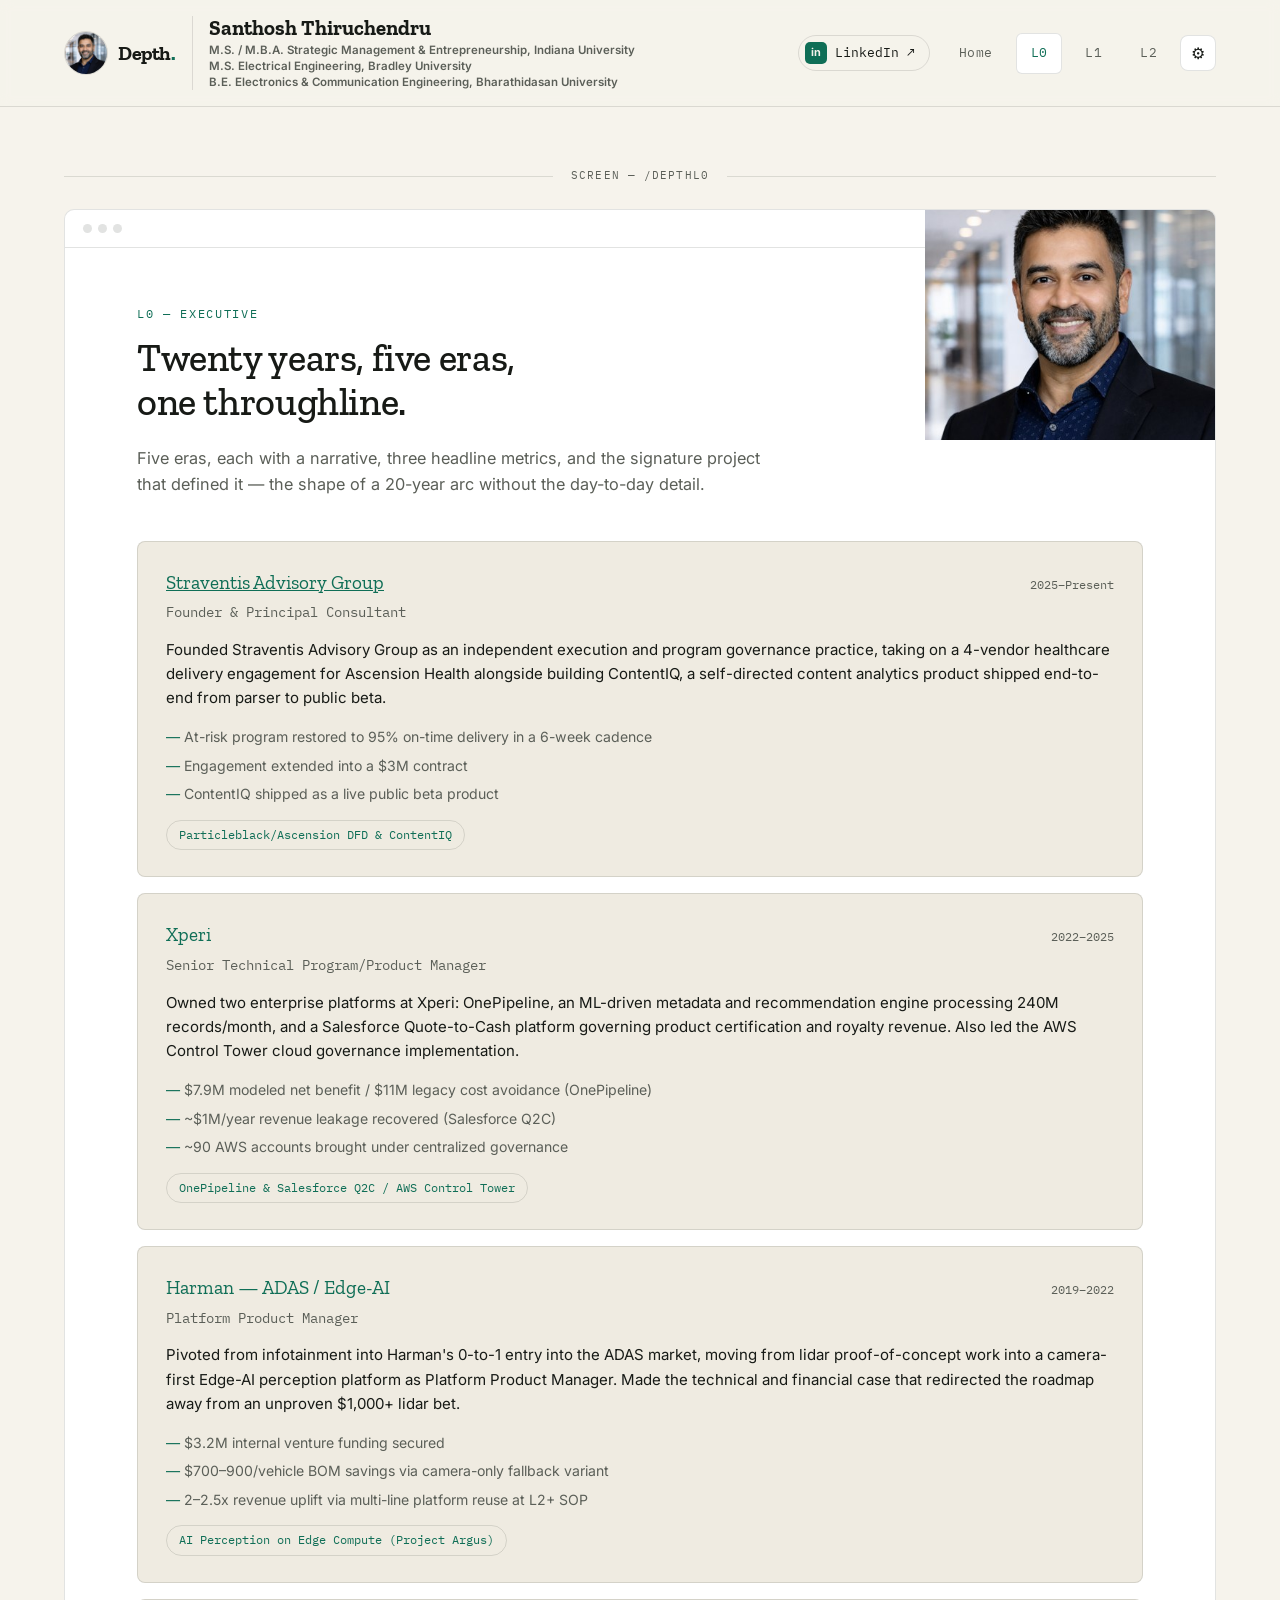
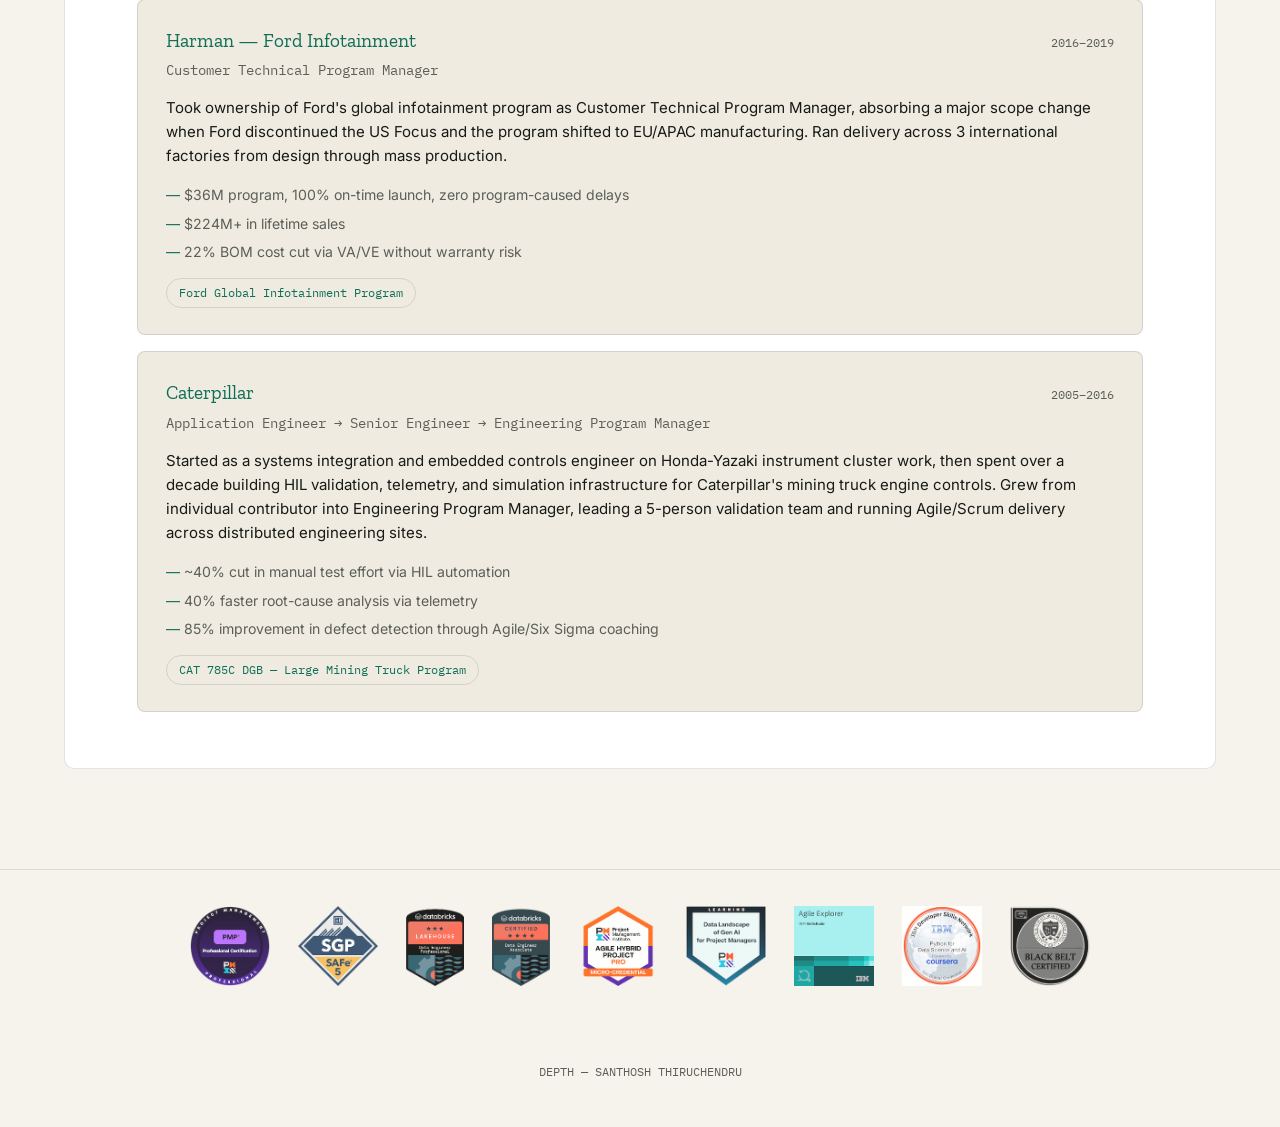
==== commit ab74a44e: "Redesign nav with identity section and consolidate bio Move name, education, and LinkedIn to persist" ====
--- a/depthL0/index.html
+++ b/depthL0/index.html
@@ -16,13 +16,26 @@
 <body>
 
 <nav>
-  <a class="navbrand" href="/"><span class="navphoto"><img src="/assets/img/headshot.jpg" alt=""></span><span class="wordmark">Depth<span>.</span></span></a>
-  <div class="navlinks">
+  <div class="nav-left">
+    <a class="navbrand" href="/"><span class="navphoto"><img src="/assets/img/headshot.jpg" alt=""></span><span class="wordmark">Depth<span>.</span></span></a>
+    <div class="nav-identity">
+      <span class="nav-name">Santhosh Thiruchendru</span>
+      <div class="nav-edu">
+        <span>M.S. / M.B.A. Strategic Management &amp; Entrepreneurship, Indiana University</span>
+        <span>M.S. Electrical Engineering, Bradley University</span>
+        <span>B.E. Electronics &amp; Communication Engineering, Bharathidasan University</span>
+      </div>
+    </div>
+  </div>
+  <div class="nav-right">
+    <a class="nav-linkedin" href="https://linkedin.com/in/s-thiru" target="_blank" rel="noopener"><span class="li-icon">in</span><span>LinkedIn &#8599;</span></a>
+    <div class="navlinks">
     <a class="tab" href="/">Home</a>
     <a class="tab" href="/depthL0/">L0</a>
     <a class="tab" href="/depthL1/">L1</a>
     <a class="tab" href="/depthL2/">L2</a>
     <button class="gearbtn" id="gearbtn" aria-label="Open display settings" aria-expanded="false">⚙</button>
+    </div>
   </div>
 </nav>
 
@@ -69,16 +82,8 @@
         <div class="eyebrow">L0 — Executive</div>
         <h1>Twenty years, five eras, one throughline.</h1>
       </div>
-        <div class="page-bio-inline">
-          <span class="bio-name">Santhosh Thiruchendru</span>
-          <a class="bio-link" href="https://linkedin.com/in/s-thiru" target="_blank" rel="noopener">LinkedIn &#8599;</a>
-        </div>
-        <div class="bio-edu">
-          <span class="bio-edu-item">M.S. Entrepreneurship, Indiana University</span>
-          <span class="bio-edu-item">M.B.A. Strategic Management, Indiana University</span>
-          <span class="bio-edu-item">M.S. Electrical Engineering, Bradley University</span>
-          <span class="bio-edu-item">B.E. Electronics &amp; Communication Engineering, Bharathidasan University</span>
-        </div>
+
+
     </div>
     <p class="lede">Five eras, each with a narrative, three headline metrics, and the signature project that defined it — the shape of a 20-year arc without the day-to-day detail.</p>
     <div class="eras">
@@ -148,11 +153,12 @@
 
 <div class="badges" id="badgeRow"></div>
 
-<footer><p>DEPTH — SANTHOSH THIRUCHENDRU</p></footer>
+<footer><p>DEPTH — SANTHOSH THIRUCHENDRU</p><p id="lastUpdated" class="last-updated"></p></footer>
 
 <script src="/assets/js/theme.js"></script>
 <script src="/assets/js/sun.js"></script>
 <script src="/assets/js/nav.js"></script>
+<script src="/assets/js/last-updated.js"></script>
 <script src="/assets/js/badges.js"></script>
 </body>
 </html>
--- a/assets/css/layout.css
+++ b/assets/css/layout.css
@@ -1,25 +1,40 @@
 /* ---------- NAV ---------- */
 nav{
-  display:flex; justify-content:space-between; align-items:center; padding:24px 64px;
+  display:flex; justify-content:space-between; align-items:center; padding:16px 64px; gap:24px; flex-wrap:wrap;
   border-bottom:1px solid var(--line); position:sticky; top:0;
   background:color-mix(in srgb, var(--bg0) 90%, transparent); backdrop-filter:blur(6px); z-index:20;
 }
-.navbrand{ display:flex; align-items:center; gap:10px; text-decoration:none; }
-.navbrand .navphoto{ width:36px; height:36px; border-radius:50%; overflow:hidden; border:1.5px solid var(--line); flex-shrink:0; }
+.nav-left{ display:flex; align-items:center; gap:16px; }
+.navbrand{ display:flex; align-items:center; gap:10px; text-decoration:none; flex-shrink:0; }
+.navbrand .navphoto{ width:44px; height:44px; border-radius:50%; overflow:hidden; border:1.5px solid var(--line); flex-shrink:0; }
 .navbrand .navphoto img{ display:block; width:100%; height:100%; object-fit:cover; }
 .wordmark{ font-family:'Zilla Slab', serif; font-size:1.25rem; font-weight:700; letter-spacing:-0.02em; }
 .wordmark span{ color:var(--accent); }
+.nav-identity{ display:flex; flex-direction:column; gap:2px; padding-left:16px; border-left:1px solid var(--line); }
+.nav-name{ font-family:'Zilla Slab', serif; font-size:1.3rem; font-weight:700; color:var(--ink); line-height:1.15; }
+.nav-edu{ display:flex; flex-direction:column; }
+.nav-edu span{ font-family:'Inter', sans-serif; font-size:0.72rem; font-weight:600; color:var(--ink-muted); line-height:1.4; }
+.nav-right{ display:flex; align-items:center; gap:14px; flex-wrap:wrap; }
+.nav-linkedin{
+  display:flex; align-items:center; gap:8px; text-decoration:none; color:var(--ink);
+  border:1px solid var(--line); border-radius:20px; padding:6px 14px 6px 6px; font-family:'IBM Plex Mono', monospace; font-size:0.8125rem;
+}
+.nav-linkedin:hover{ border-color:var(--accent); }
+.nav-linkedin .li-icon{
+  display:flex; align-items:center; justify-content:center; width:22px; height:22px; border-radius:5px;
+  background:var(--accent); color:var(--bg0); font-family:'Inter',sans-serif; font-weight:700; font-size:0.68rem;
+}
 .navlinks{ display:flex; gap:8px; align-items:center; }
 .navlinks a.tab{
   font-family:'IBM Plex Mono', monospace; font-size:0.8125rem; letter-spacing:0.03em; color:var(--ink-muted);
   text-decoration:none; padding:9px 14px; border-radius:6px; border:1px solid transparent;
 }
 .navlinks a.tab[aria-current="true"]{ background:var(--bg1); color:var(--accent); border-color:var(--line); }
-.gearbtn{ background:var(--bg1); border:1px solid var(--line); color:var(--ink); width:36px; height:36px; border-radius:8px; cursor:pointer; font-size:1rem; margin-left:14px; }
+.gearbtn{ background:var(--bg1); border:1px solid var(--line); color:var(--ink); width:36px; height:36px; border-radius:8px; cursor:pointer; font-size:1rem; }
 
 /* ---------- settings panel ---------- */
 .settings{
-  position:fixed; top:74px; right:64px; width:300px; background:var(--bg1); border:1px solid var(--line);
+  position:fixed; top:100px; right:64px; width:300px; background:var(--bg1); border:1px solid var(--line);
   border-radius:12px; padding:20px; box-shadow:var(--shadow); z-index:30; display:none;
 }
 .settings.open{ display:block; }
@@ -55,12 +70,13 @@
 .dot{ width:9px; height:9px; border-radius:50%; background:var(--line); }
 
 footer{ text-align:center; padding:40px; color:var(--ink-muted); font-size:0.75rem; font-family:'IBM Plex Mono',monospace; }
+footer .last-updated{ margin-top:6px; opacity:0.7; font-size:0.7rem; }
 
 /* ---------- shared photo header, used on home / L0 / L1 / L2 ---------- */
 .page-header{ margin-bottom:6px; }
 .page-header-text{ min-width:0; }
 .page-bio-inline{ display:flex; align-items:baseline; flex-wrap:wrap; gap:10px; margin:10px 0 18px; }
-.bio-name{ font-family:'Zilla Slab',serif; font-weight:600; font-size:0.95rem; color:var(--ink); }
+.bio-name{ font-family:'Zilla Slab',serif; font-weight:600; font-size:1.25rem; color:var(--ink); }
 .bio-link{ font-family:'IBM Plex Mono',monospace; font-size:0.75rem; color:var(--accent); text-decoration:none; }
 .bio-link:hover{ text-decoration:underline; }
 .bio-edu{ display:flex; flex-wrap:wrap; gap:4px 14px; font-size:0.75rem; color:var(--ink-muted); width:100%; margin-top:2px; }
@@ -74,11 +90,12 @@
 .badges:empty{ display:none; }
 
 @media (max-width:900px){
-  nav{ padding:18px 24px; }
+  nav{ padding:14px 20px; }
+  .nav-identity{ display:none; }
+  .nav-linkedin span:not(.li-icon){ display:none; }
+  .nav-linkedin{ padding:6px; }
   .divider,.screenwrap{ padding-left:24px; padding-right:24px; }
-  .settings{ right:20px; left:20px; width:auto; }
-  .bio-edu{ gap:2px; }
-  .bio-edu-item{ white-space:normal; }
+  .settings{ top:76px; right:20px; left:20px; width:auto; }
   .badges{ gap:20px; padding:28px 20px; }
   .badges img{ height:64px; }
 }
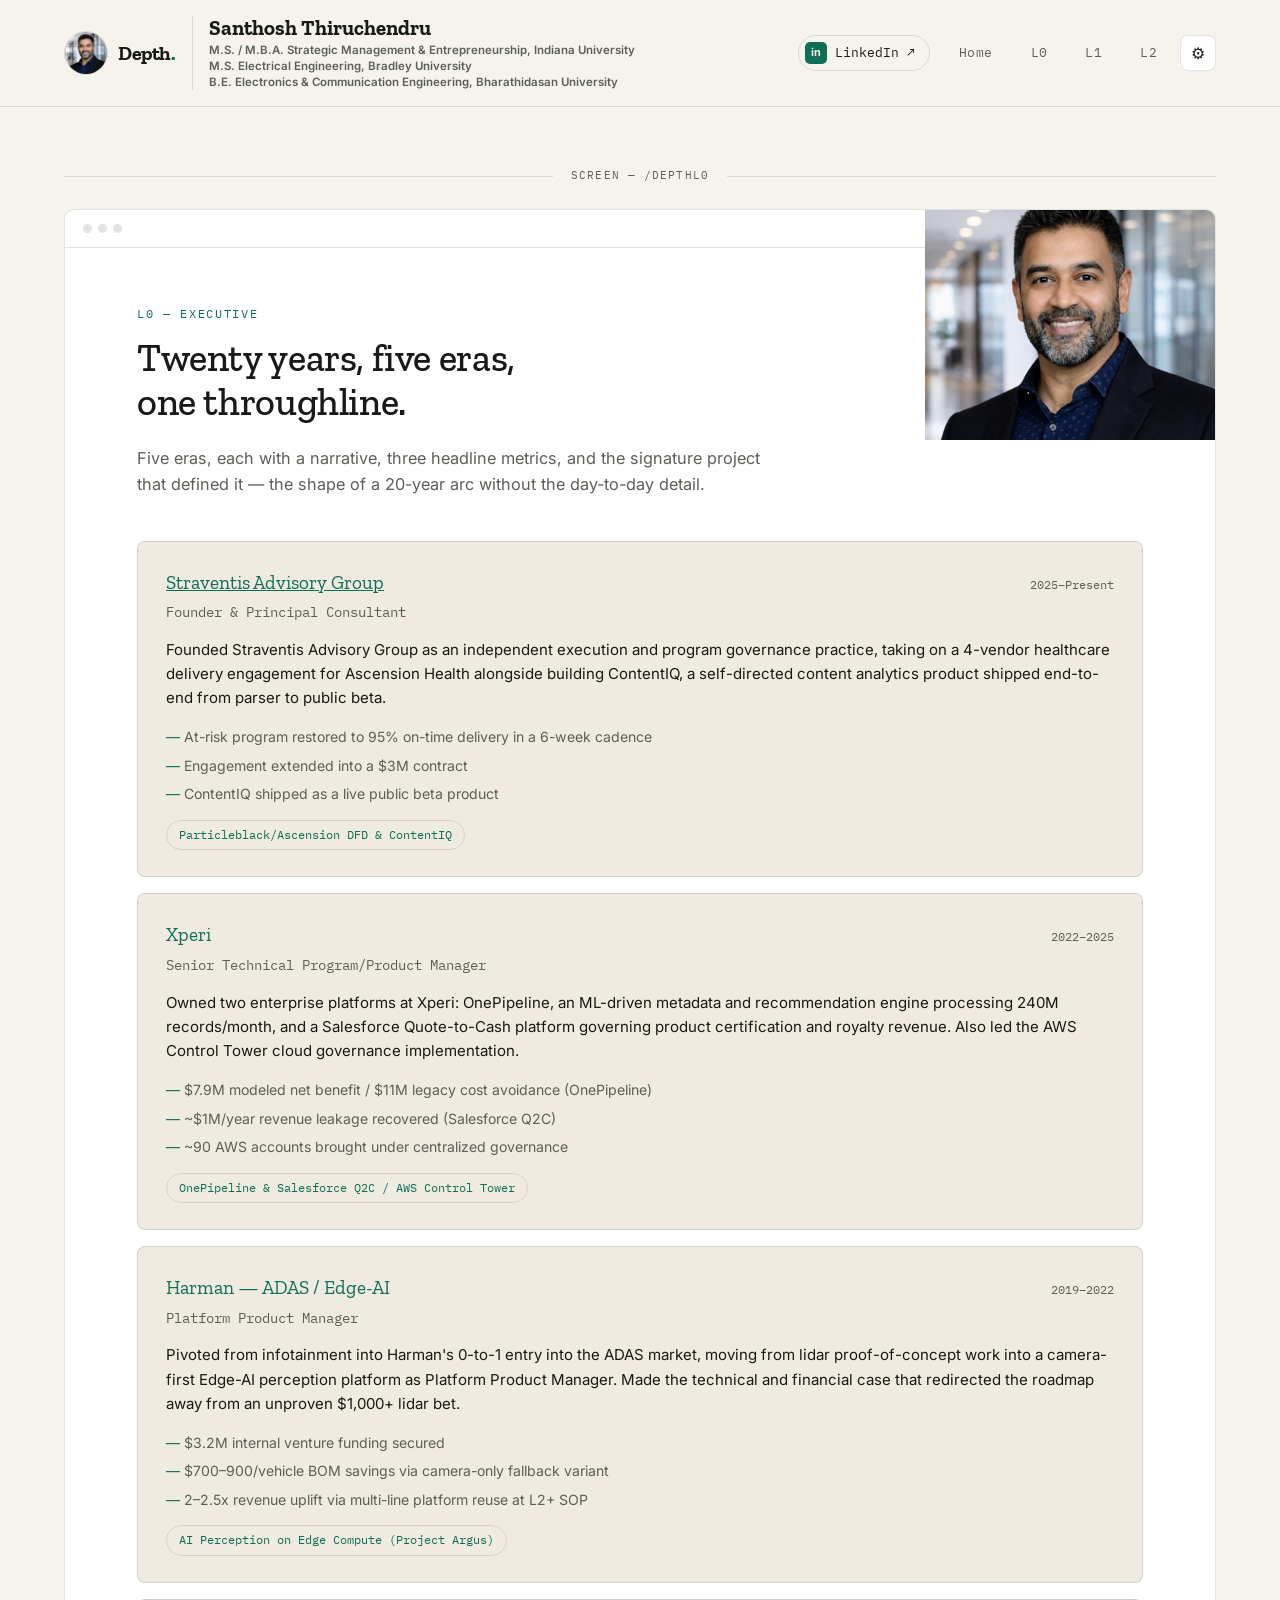
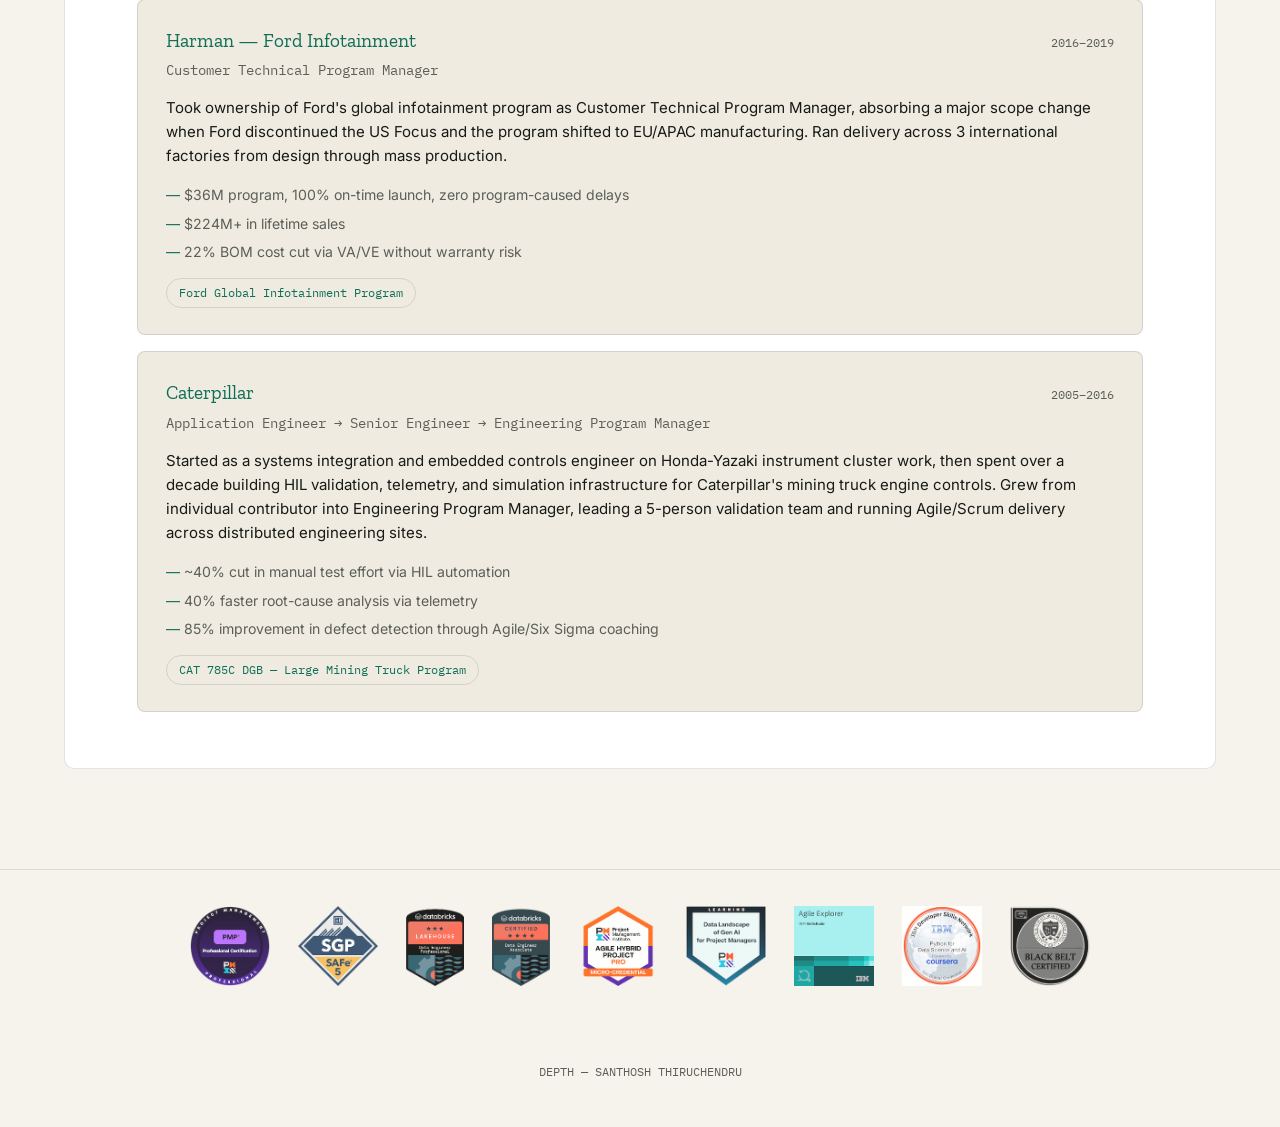
==== commit d4411b11: "Standardize URL paths to lowercase Rename depth portal routes from camelCase (depthL0/L1/L2) to lowe" ====
--- a/depthL0/index.html
+++ b/depthL0/index.html
@@ -31,9 +31,9 @@
     <a class="nav-linkedin" href="https://linkedin.com/in/s-thiru" target="_blank" rel="noopener"><span class="li-icon">in</span><span>LinkedIn &#8599;</span></a>
     <div class="navlinks">
     <a class="tab" href="/">Home</a>
-    <a class="tab" href="/depthL0/">L0</a>
-    <a class="tab" href="/depthL1/">L1</a>
-    <a class="tab" href="/depthL2/">L2</a>
+    <a class="tab" href="/depthl0/">L0</a>
+    <a class="tab" href="/depthl1/">L1</a>
+    <a class="tab" href="/depthl2/">L2</a>
     <button class="gearbtn" id="gearbtn" aria-label="Open display settings" aria-expanded="false">⚙</button>
     </div>
   </div>
@@ -72,7 +72,7 @@
 </div>
 
 <main>
-<div class="divider"><div class="line"></div><div class="label">Screen — /depthL0</div><div class="line"></div></div>
+<div class="divider"><div class="line"></div><div class="label">Screen — /depthl0</div><div class="line"></div></div>
 <div class="screenwrap"><div class="screen">
   <div class="screen-photo"><img src="/assets/img/headshot.jpg" alt=""></div>
     <div class="screen-chrome"><div class="dot"></div><div class="dot"></div><div class="dot"></div></div>
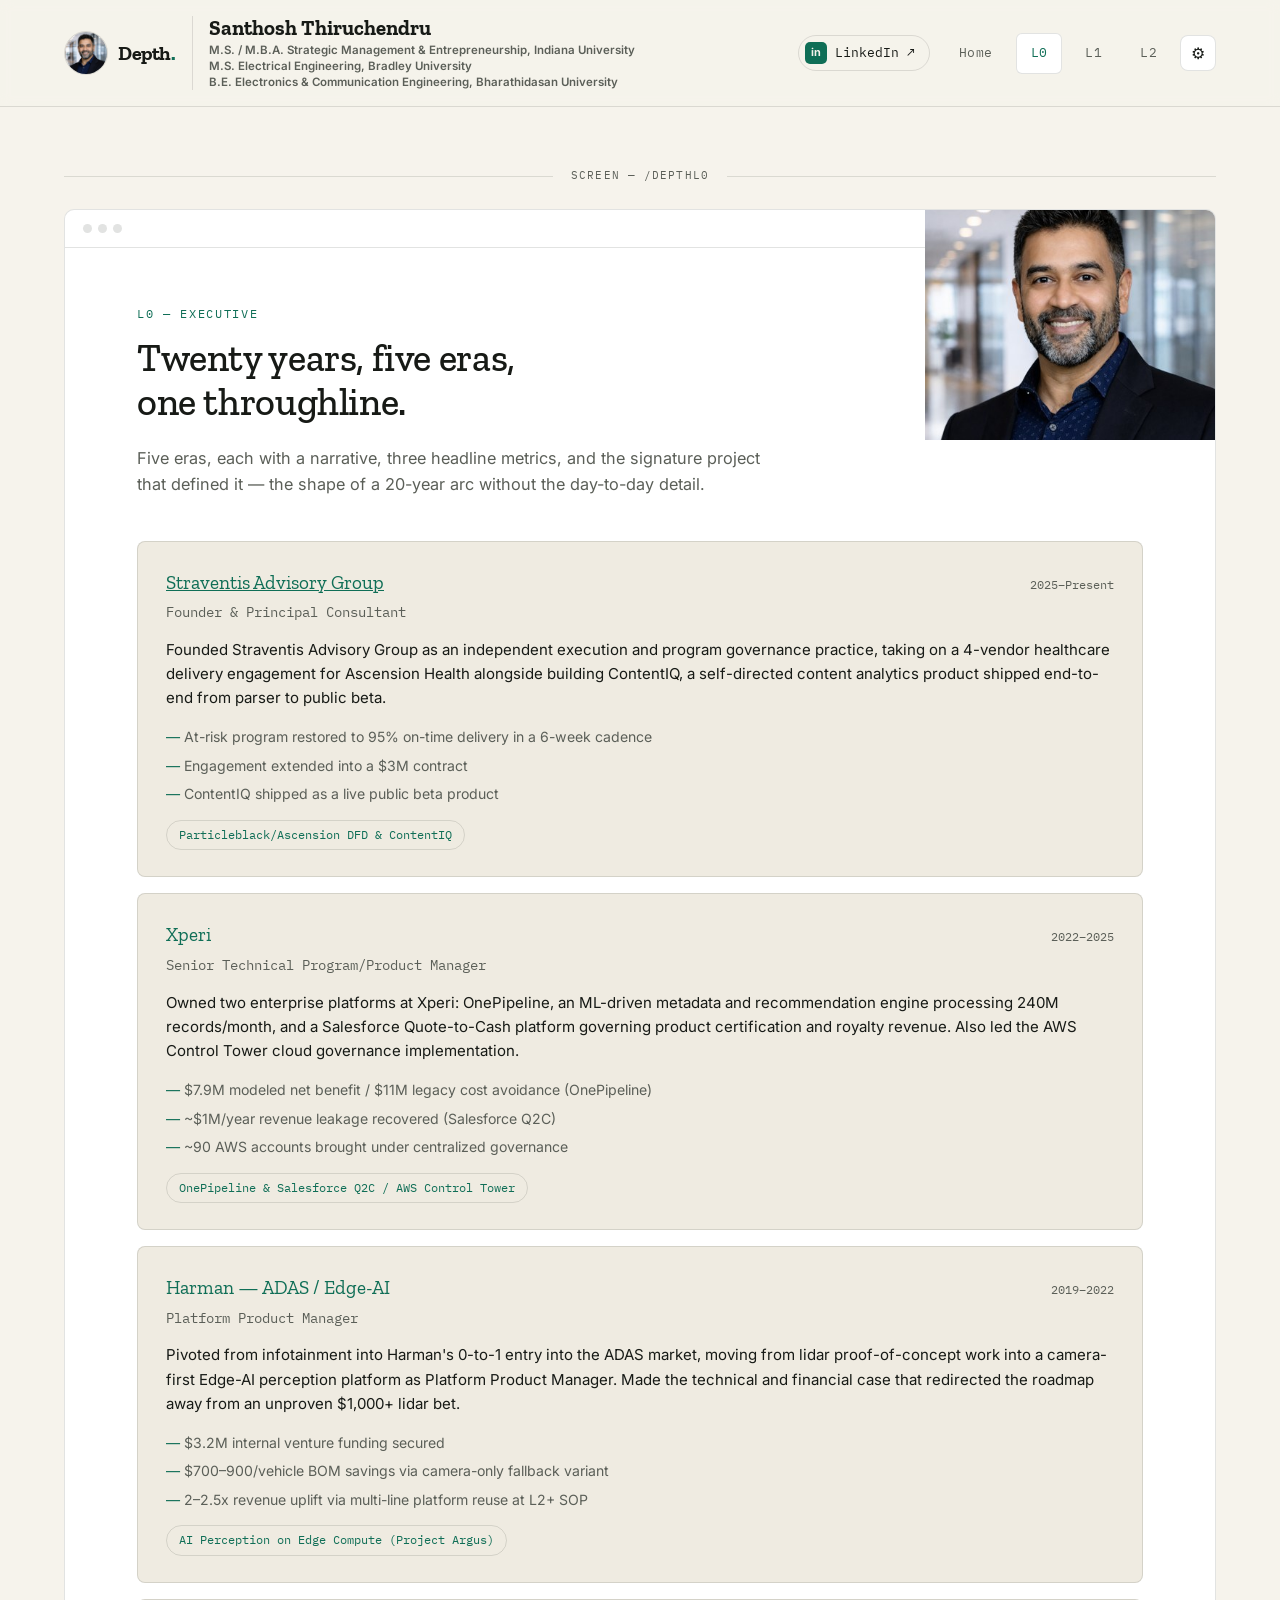
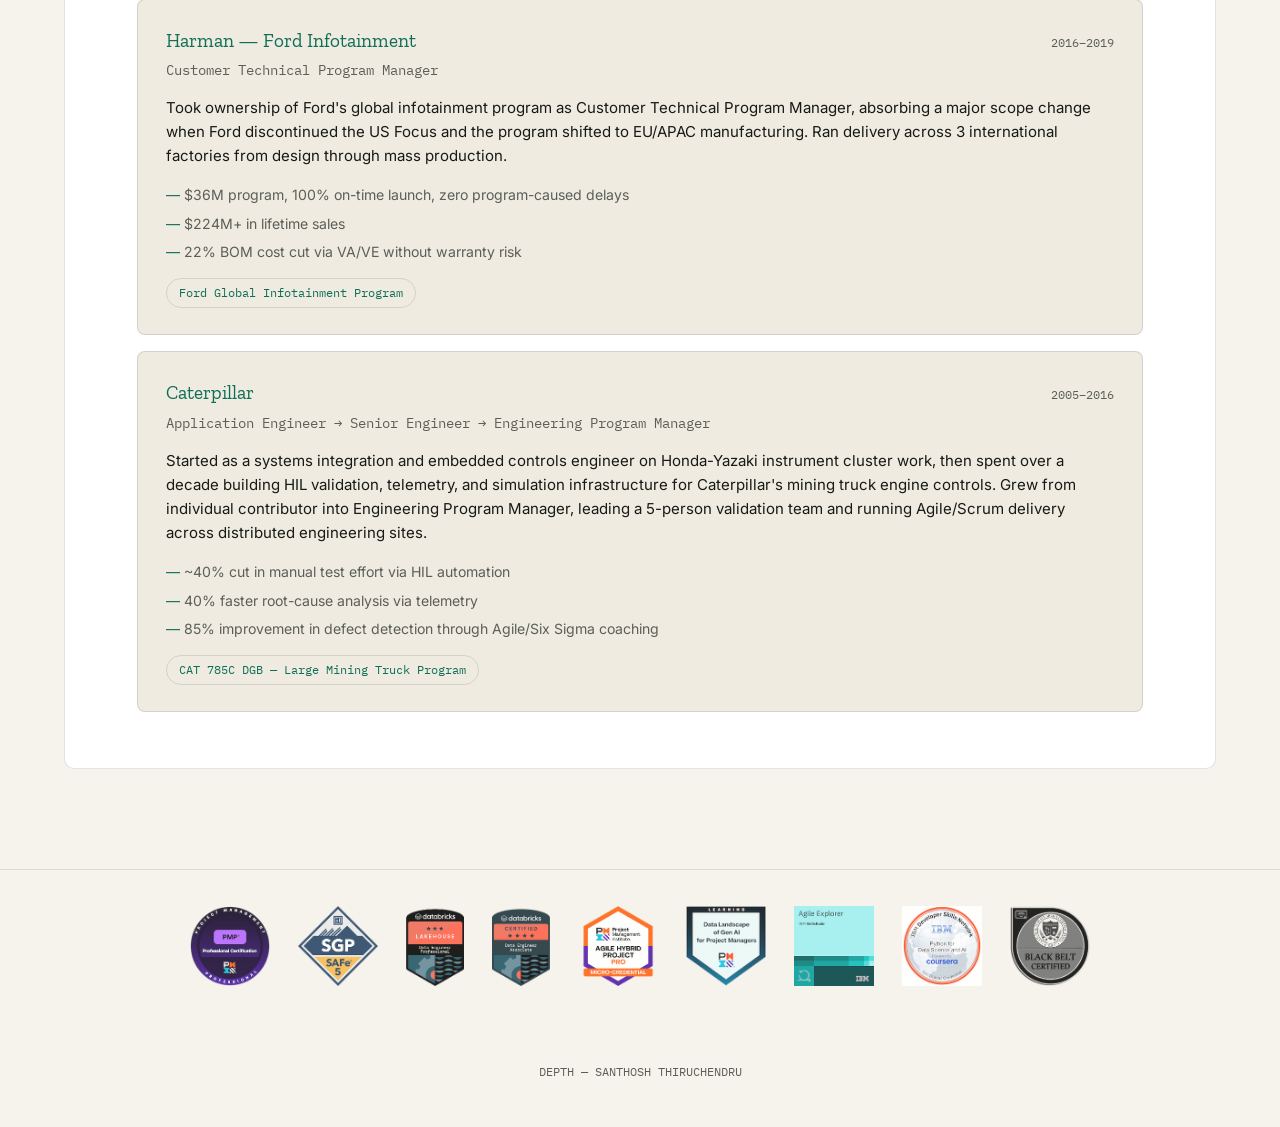
==== commit 78cb06fb: "Standardize routes to uppercase camelCase Rename all Depth routes from lowercase (depthl0/1/2) to up" ====
--- a/depthL0/index.html
+++ b/depthL0/index.html
@@ -31,9 +31,9 @@
     <a class="nav-linkedin" href="https://linkedin.com/in/s-thiru" target="_blank" rel="noopener"><span class="li-icon">in</span><span>LinkedIn &#8599;</span></a>
     <div class="navlinks">
     <a class="tab" href="/">Home</a>
-    <a class="tab" href="/depthl0/">L0</a>
-    <a class="tab" href="/depthl1/">L1</a>
-    <a class="tab" href="/depthl2/">L2</a>
+    <a class="tab" href="/depthL0/">L0</a>
+    <a class="tab" href="/depthL1/">L1</a>
+    <a class="tab" href="/depthL2/">L2</a>
     <button class="gearbtn" id="gearbtn" aria-label="Open display settings" aria-expanded="false">⚙</button>
     </div>
   </div>
@@ -72,7 +72,7 @@
 </div>
 
 <main>
-<div class="divider"><div class="line"></div><div class="label">Screen — /depthl0</div><div class="line"></div></div>
+<div class="divider"><div class="line"></div><div class="label">Screen — /depthL0</div><div class="line"></div></div>
 <div class="screenwrap"><div class="screen">
   <div class="screen-photo"><img src="/assets/img/headshot.jpg" alt=""></div>
     <div class="screen-chrome"><div class="dot"></div><div class="dot"></div><div class="dot"></div></div>
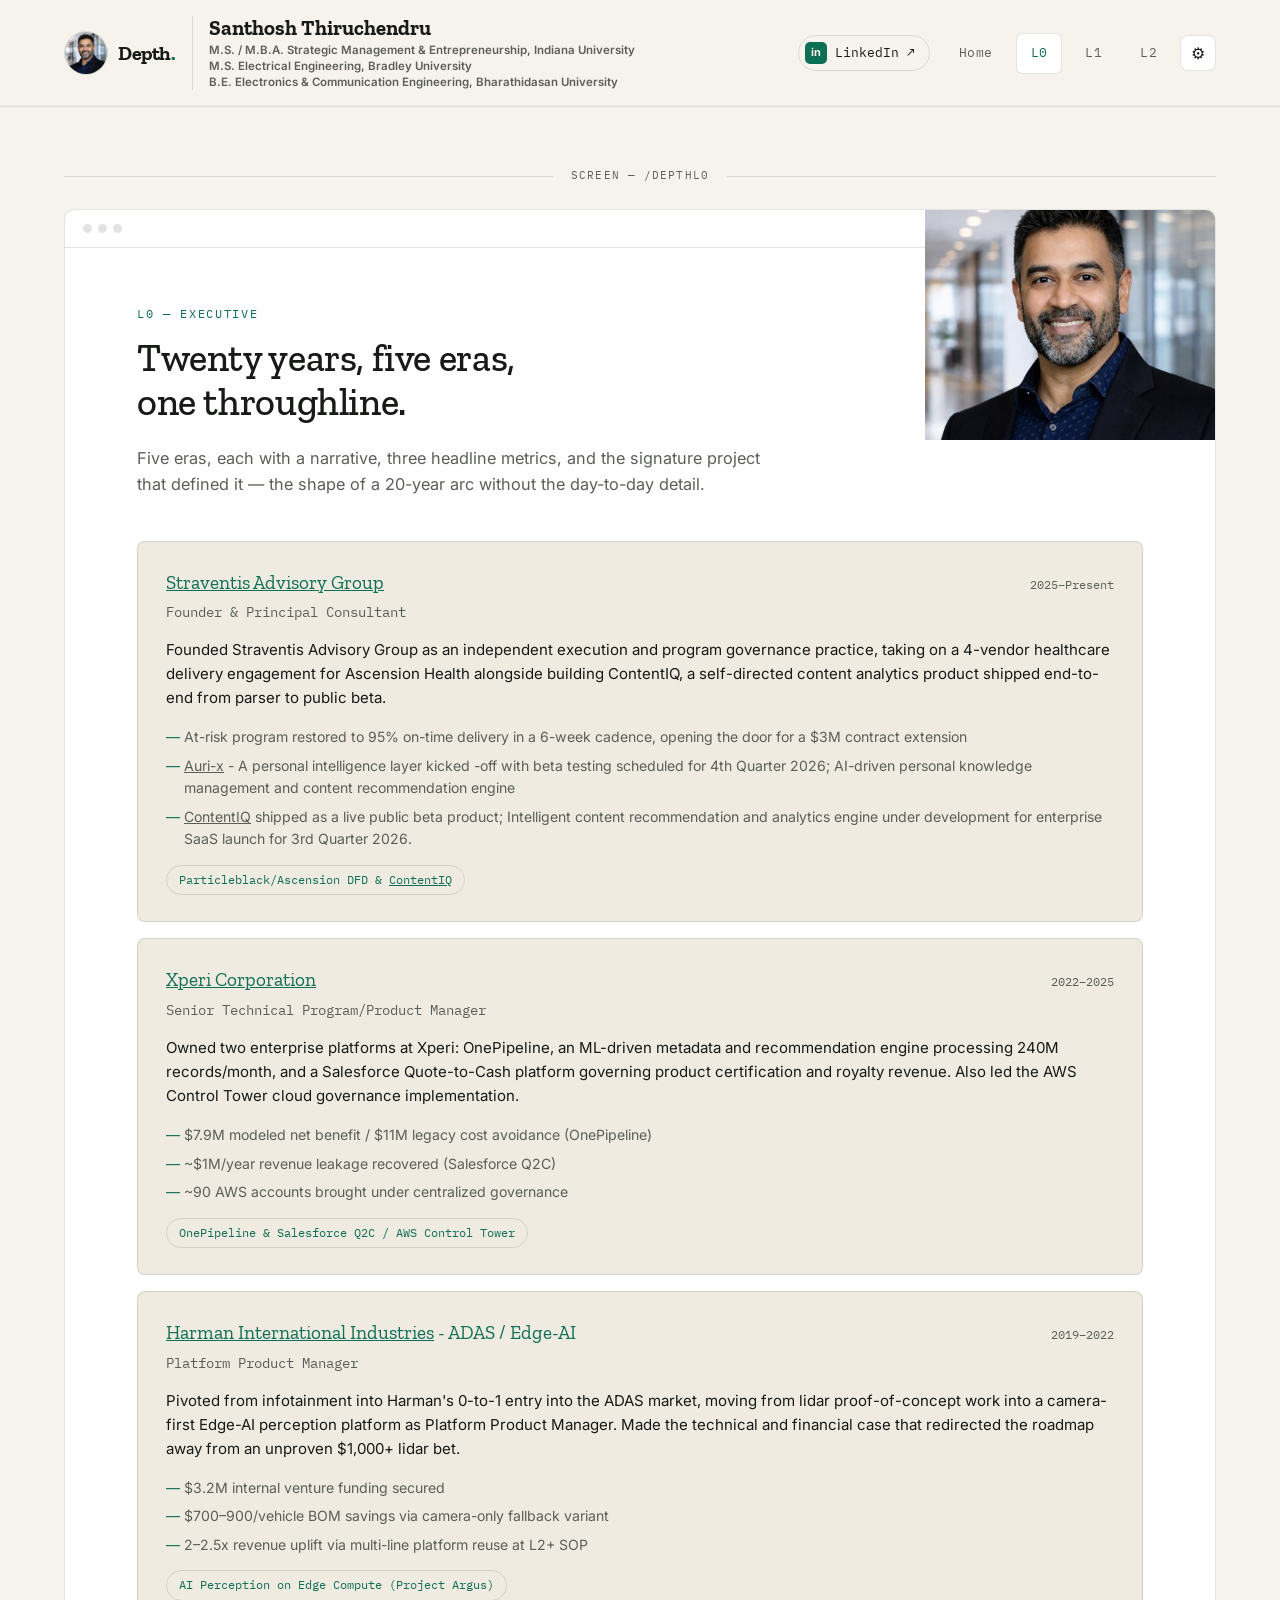
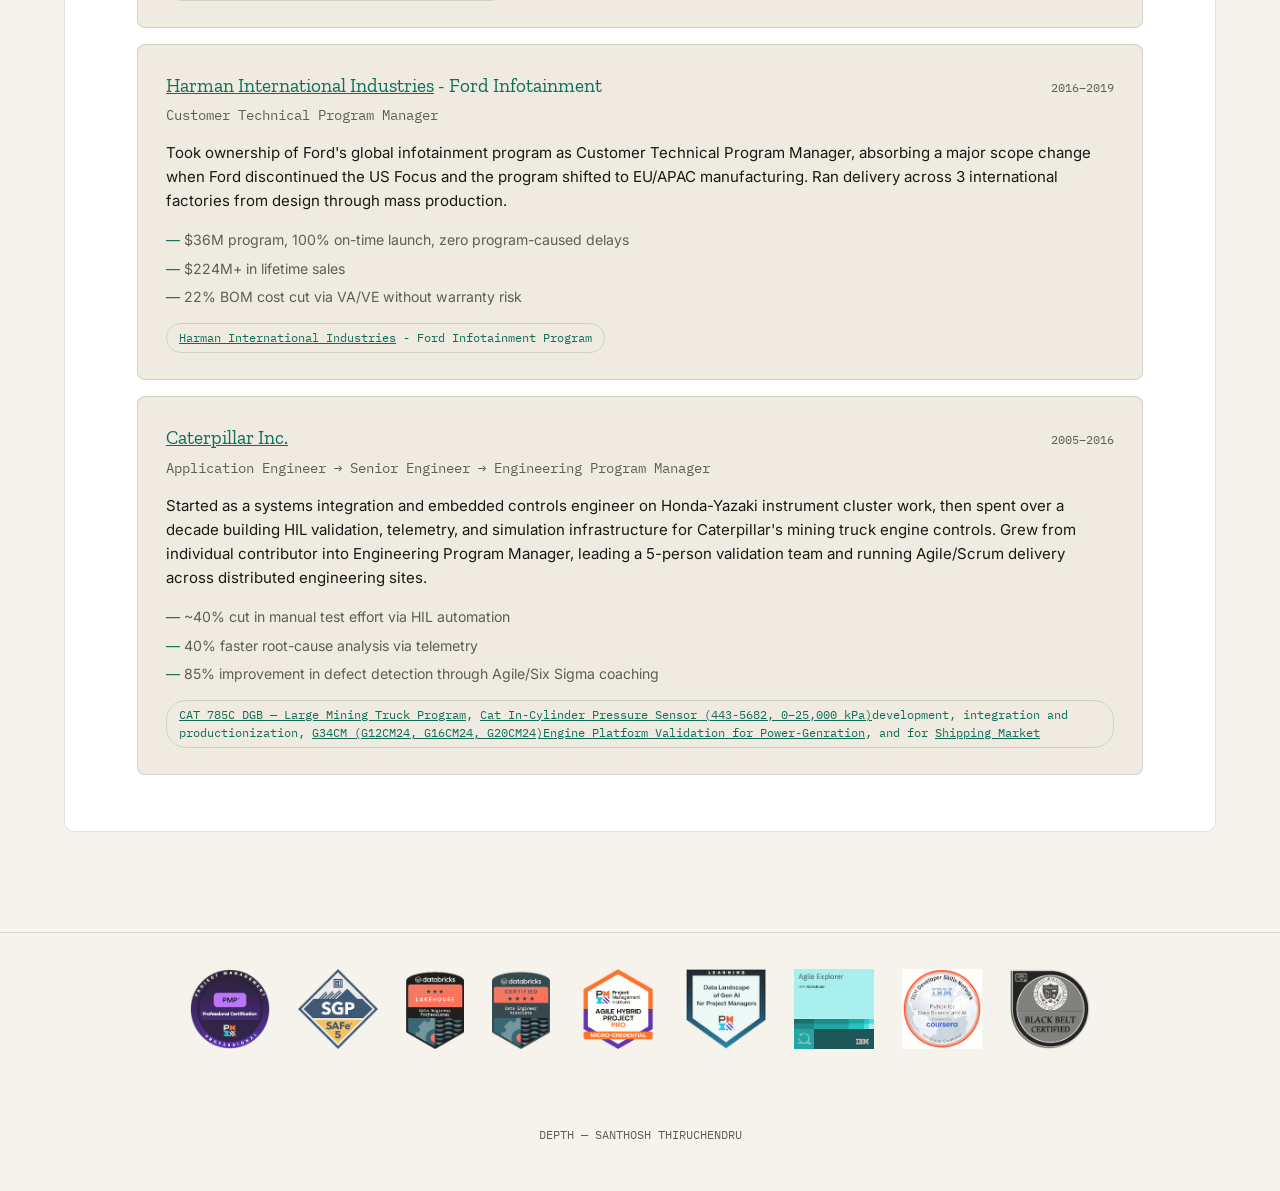
==== commit 51dfb87a: "Add JSON-driven renderers and data for depth pages Move L0/L1/L2 content into assets/data/*.json and" ====
--- a/depthL0/index.html
+++ b/depthL0/index.html
@@ -86,67 +86,7 @@
 
     </div>
     <p class="lede">Five eras, each with a narrative, three headline metrics, and the signature project that defined it — the shape of a 20-year arc without the day-to-day detail.</p>
-    <div class="eras">
-        <div class="era">
-        <div class="erahead"><span class="company"><a href="https://straventis.com" target="_blank" rel="noopener">Straventis Advisory Group</a></span><span class="years">2025–Present</span></div>
-        <div class="role">Founder & Principal Consultant</div>
-        <p class="narrative">Founded Straventis Advisory Group as an independent execution and program governance practice, taking on a 4-vendor healthcare delivery engagement for Ascension Health alongside building ContentIQ, a self-directed content analytics product shipped end-to-end from parser to public beta.</p>
-        <ul class="metrics">
-          <li>At-risk program restored to 95% on-time delivery in a 6-week cadence</li>
-          <li>Engagement extended into a $3M contract</li>
-          <li>ContentIQ shipped as a live public beta product</li>
-        </ul>
-        <span class="sig">Particleblack/Ascension DFD & ContentIQ</span>
-      </div>
-
-        <div class="era">
-        <div class="erahead"><span class="company">Xperi</span><span class="years">2022–2025</span></div>
-        <div class="role">Senior Technical Program/Product Manager</div>
-        <p class="narrative">Owned two enterprise platforms at Xperi: OnePipeline, an ML-driven metadata and recommendation engine processing 240M records/month, and a Salesforce Quote-to-Cash platform governing product certification and royalty revenue. Also led the AWS Control Tower cloud governance implementation.</p>
-        <ul class="metrics">
-          <li>$7.9M modeled net benefit / $11M legacy cost avoidance (OnePipeline)</li>
-          <li>~$1M/year revenue leakage recovered (Salesforce Q2C)</li>
-          <li>~90 AWS accounts brought under centralized governance</li>
-        </ul>
-        <span class="sig">OnePipeline & Salesforce Q2C / AWS Control Tower</span>
-      </div>
-
-        <div class="era">
-        <div class="erahead"><span class="company">Harman — ADAS / Edge-AI</span><span class="years">2019–2022</span></div>
-        <div class="role">Platform Product Manager</div>
-        <p class="narrative">Pivoted from infotainment into Harman's 0-to-1 entry into the ADAS market, moving from lidar proof-of-concept work into a camera-first Edge-AI perception platform as Platform Product Manager. Made the technical and financial case that redirected the roadmap away from an unproven $1,000+ lidar bet.</p>
-        <ul class="metrics">
-          <li>$3.2M internal venture funding secured</li>
-          <li>$700–900/vehicle BOM savings via camera-only fallback variant</li>
-          <li>2–2.5x revenue uplift via multi-line platform reuse at L2+ SOP</li>
-        </ul>
-        <span class="sig">AI Perception on Edge Compute (Project Argus)</span>
-      </div>
-
-        <div class="era">
-        <div class="erahead"><span class="company">Harman — Ford Infotainment</span><span class="years">2016–2019</span></div>
-        <div class="role">Customer Technical Program Manager</div>
-        <p class="narrative">Took ownership of Ford's global infotainment program as Customer Technical Program Manager, absorbing a major scope change when Ford discontinued the US Focus and the program shifted to EU/APAC manufacturing. Ran delivery across 3 international factories from design through mass production.</p>
-        <ul class="metrics">
-          <li>$36M program, 100% on-time launch, zero program-caused delays</li>
-          <li>$224M+ in lifetime sales</li>
-          <li>22% BOM cost cut via VA/VE without warranty risk</li>
-        </ul>
-        <span class="sig">Ford Global Infotainment Program</span>
-      </div>
-
-        <div class="era">
-        <div class="erahead"><span class="company">Caterpillar</span><span class="years">2005–2016</span></div>
-        <div class="role">Application Engineer → Senior Engineer → Engineering Program Manager</div>
-        <p class="narrative">Started as a systems integration and embedded controls engineer on Honda-Yazaki instrument cluster work, then spent over a decade building HIL validation, telemetry, and simulation infrastructure for Caterpillar's mining truck engine controls. Grew from individual contributor into Engineering Program Manager, leading a 5-person validation team and running Agile/Scrum delivery across distributed engineering sites.</p>
-        <ul class="metrics">
-          <li>~40% cut in manual test effort via HIL automation</li>
-          <li>40% faster root-cause analysis via telemetry</li>
-          <li>85% improvement in defect detection through Agile/Six Sigma coaching</li>
-        </ul>
-        <span class="sig">CAT 785C DGB — Large Mining Truck Program</span>
-      </div>
-      </div>
+    <div class="eras" id="erasList"></div>
   </div>
 </div></div>
 </main>
@@ -160,5 +100,6 @@
 <script src="/assets/js/nav.js"></script>
 <script src="/assets/js/last-updated.js"></script>
 <script src="/assets/js/badges.js"></script>
+<script src="/assets/js/render-l0.js"></script>
 </body>
 </html>
